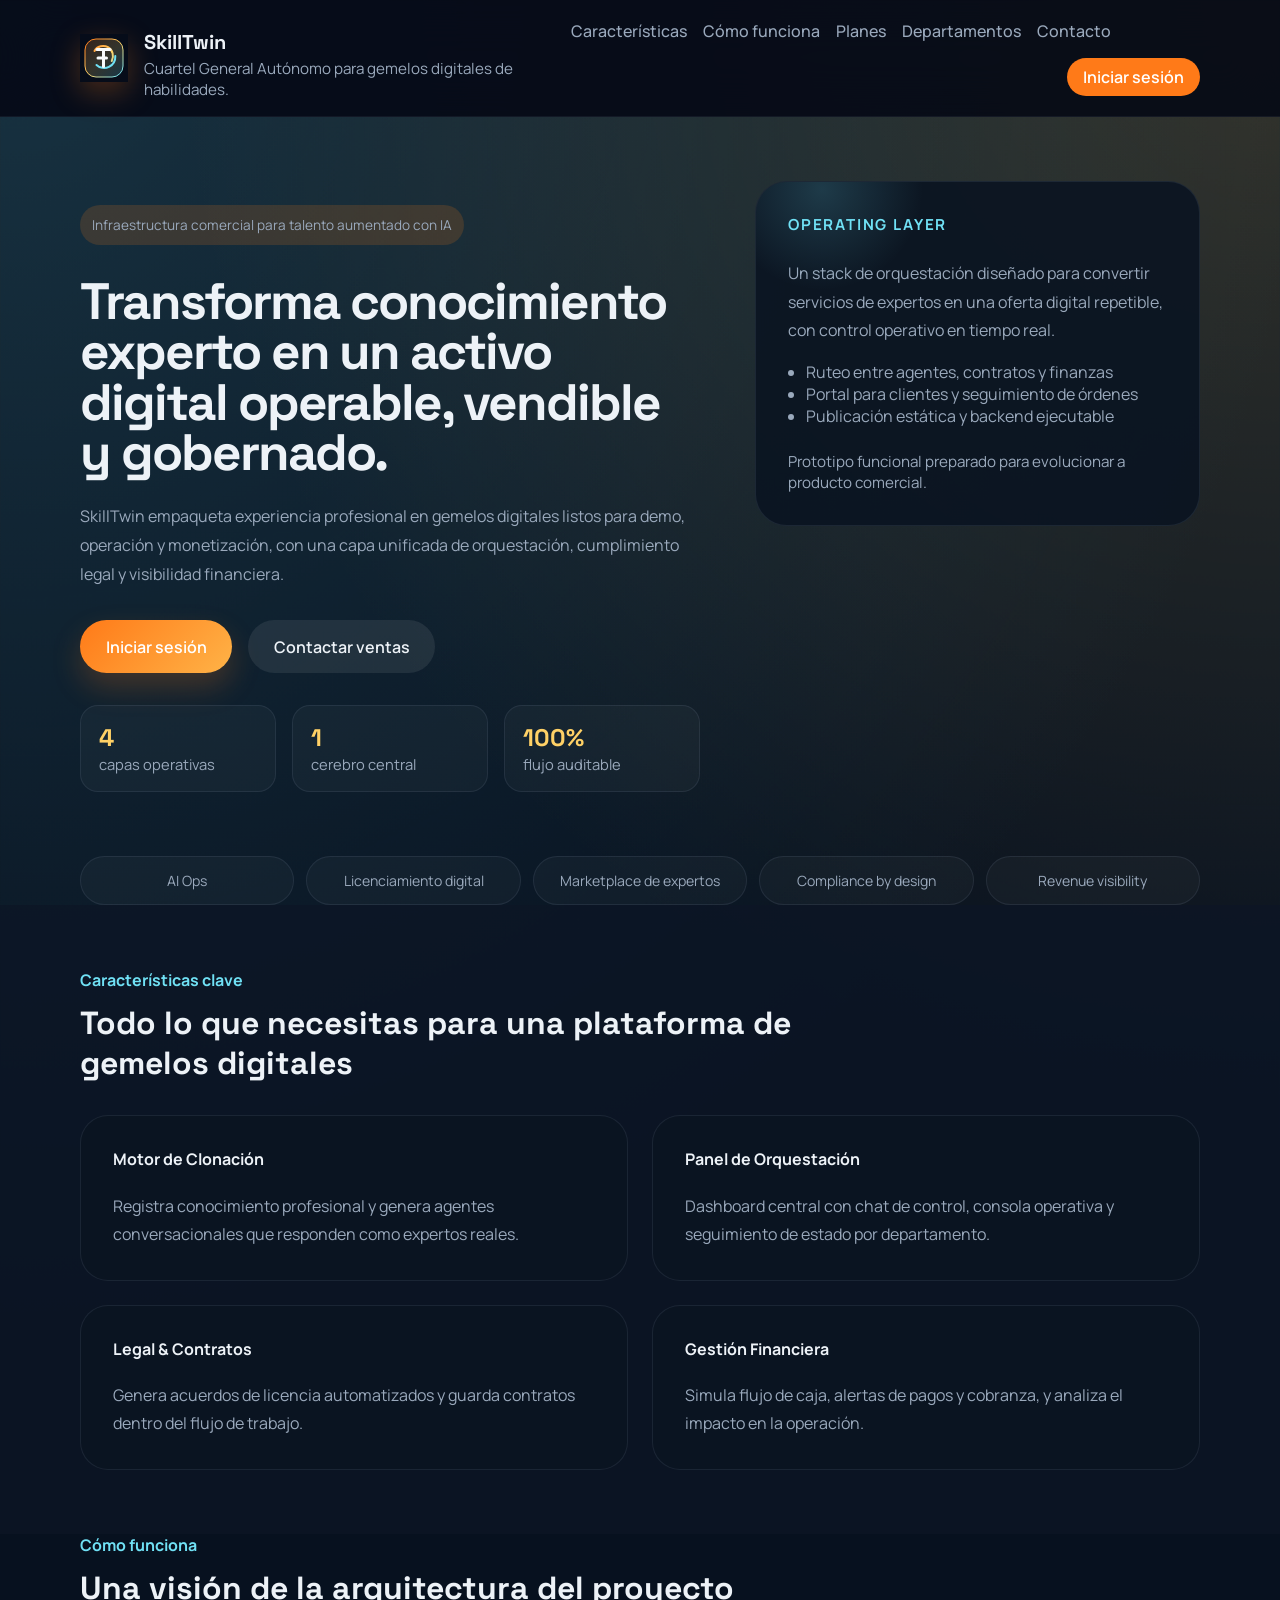
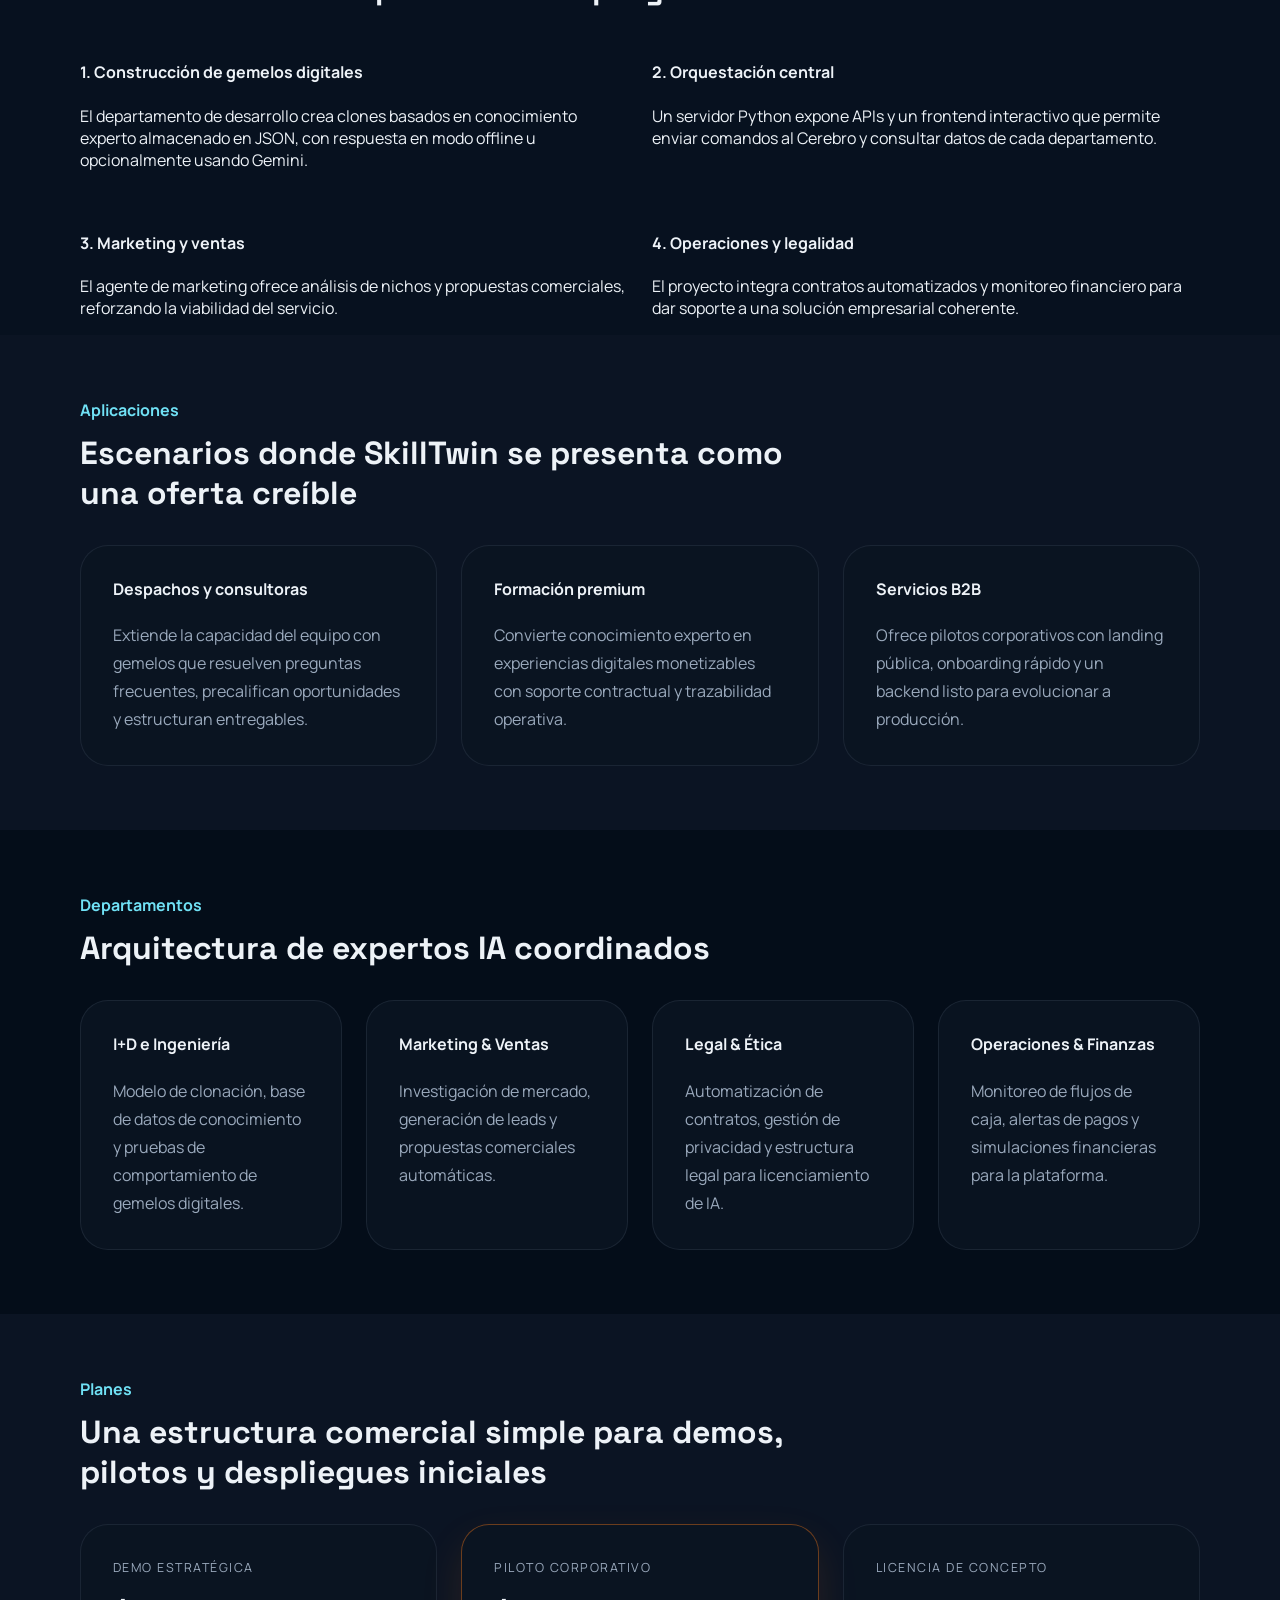
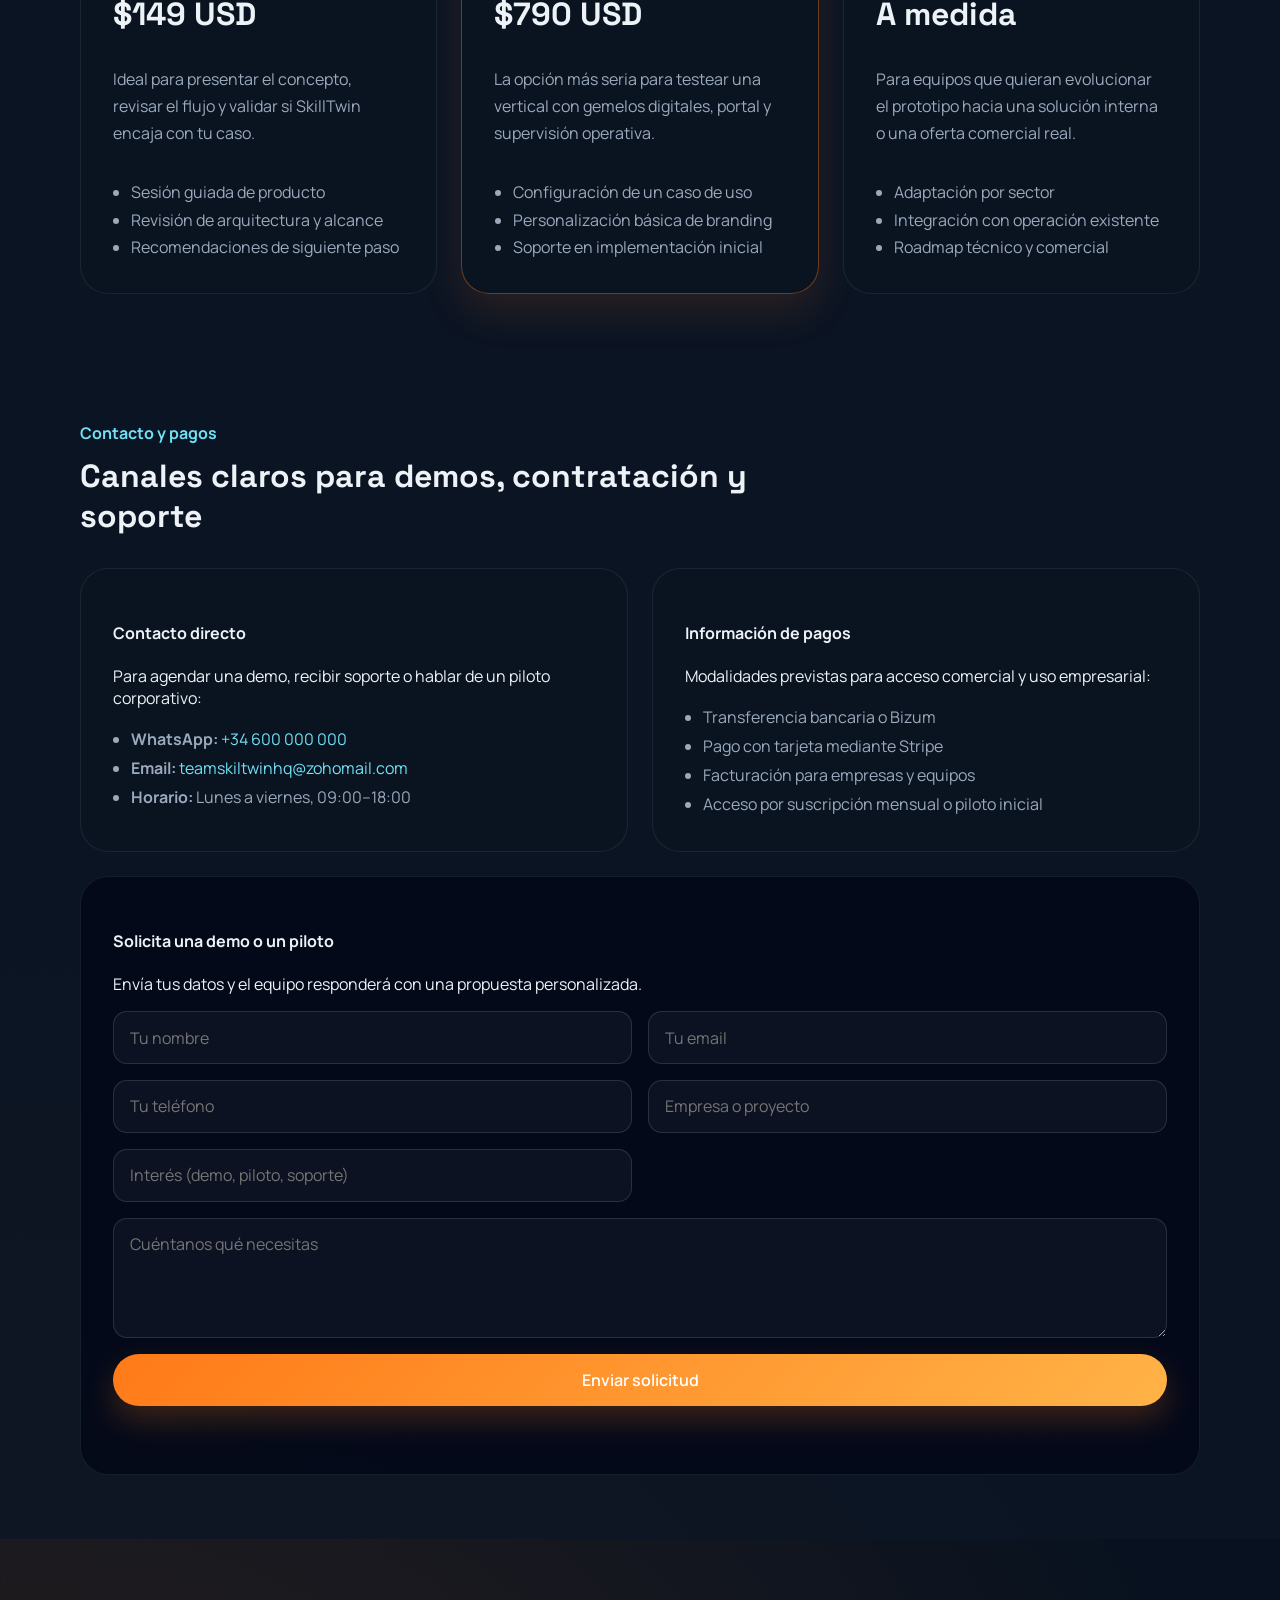
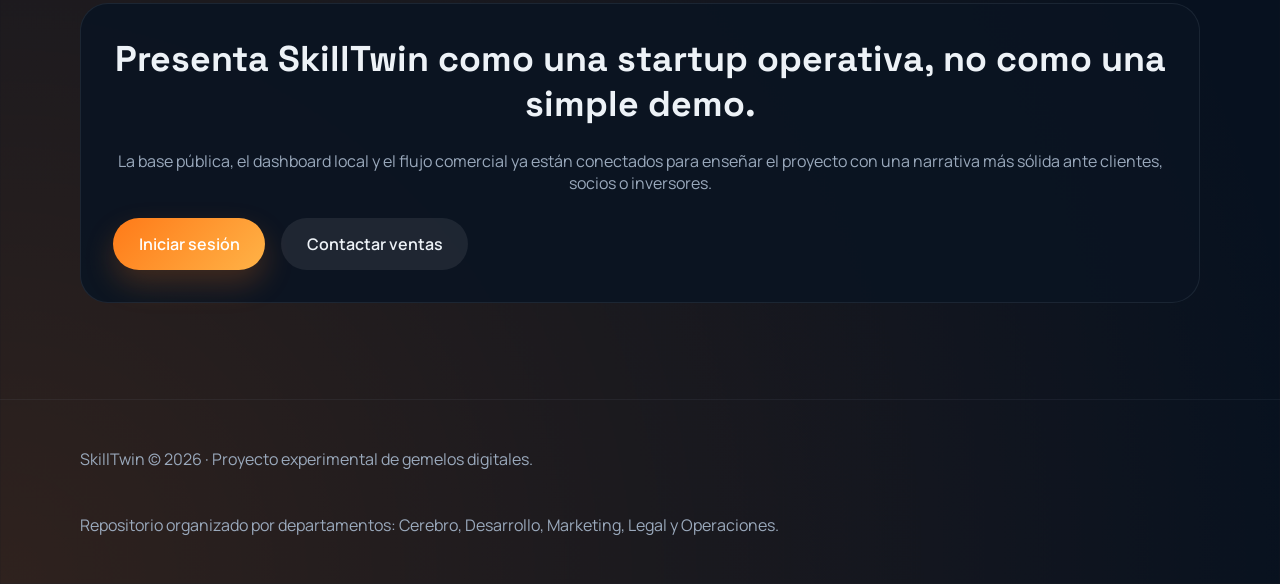
==== docs/index.html @ 38d58269 "fix: change login URL to localhost:8000" ====
<!DOCTYPE html>
<html lang="es">
<head>
  <meta charset="UTF-8">
  <meta name="viewport" content="width=device-width, initial-scale=1.0">
  <meta name="description" content="SkillTwin: plataforma de gemelos digitales inteligentes para licenciamiento y automatización de habilidades profesionales.">
  <title>SkillTwin | Gemelos Digitales Profesionales</title>
  <link rel="icon" type="image/svg+xml" href="logo-mark.svg">
  <link rel="stylesheet" href="styles.css">
</head>
<body>
  <header class="site-header">
    <div class="container header-inner">
      <div class="brand">
        <img class="brand-logo" src="logo-mark.svg" alt="Logo de SkillTwin">
        <div>
          <h1>SkillTwin</h1>
          <p>Cuartel General Autónomo para gemelos digitales de habilidades.</p>
        </div>
      </div>
      <nav class="site-nav" aria-label="Navegación principal">
        <a href="#features">Características</a>
        <a href="#how-it-works">Cómo funciona</a>
        <a href="#pricing">Planes</a>
        <a href="#departments">Departamentos</a>
        <a href="#contact">Contacto</a>
        <a class="nav-login" href="http://localhost:8000/login.html">Iniciar sesión</a>
      </nav>
    </div>
  </header>

  <main>
    <section class="hero">
      <div class="container hero-grid">
        <article class="hero-copy">
          <p class="eyebrow">Infraestructura comercial para talento aumentado con IA</p>
          <h2>Transforma conocimiento experto en un activo digital operable, vendible y gobernado.</h2>
          <p>SkillTwin empaqueta experiencia profesional en gemelos digitales listos para demo, operación y monetización, con una capa unificada de orquestación, cumplimiento legal y visibilidad financiera.</p>
          <div class="hero-actions">
            <a class="button button-primary" href="http://localhost:8000/login.html">Iniciar sesión</a>
            <a class="button button-secondary" href="#contact">Contactar ventas</a>
          </div>
          <div class="hero-metrics" aria-label="Indicadores principales">
            <div>
              <strong>4</strong>
              <span>capas operativas</span>
            </div>
            <div>
              <strong>1</strong>
              <span>cerebro central</span>
            </div>
            <div>
              <strong>100%</strong>
              <span>flujo auditable</span>
            </div>
          </div>
        </article>
        <article class="hero-card">
          <div class="card-header">
            <span>Operating Layer</span>
          </div>
          <div class="card-body">
            <p>Un stack de orquestación diseñado para convertir servicios de expertos en una oferta digital repetible, con control operativo en tiempo real.</p>
            <ul>
              <li>Ruteo entre agentes, contratos y finanzas</li>
              <li>Portal para clientes y seguimiento de órdenes</li>
              <li>Publicación estática y backend ejecutable</li>
            </ul>
          </div>
          <div class="card-footer">Prototipo funcional preparado para evolucionar a producto comercial.</div>
        </article>
      </div>
    </section>

    <section class="signal-strip" aria-label="Señales de producto">
      <div class="container signal-strip-inner">
        <span>AI Ops</span>
        <span>Licenciamiento digital</span>
        <span>Marketplace de expertos</span>
        <span>Compliance by design</span>
        <span>Revenue visibility</span>
      </div>
    </section>

    <section class="section-light" id="features">
      <div class="container">
        <div class="section-header">
          <span>Características clave</span>
          <h3>Todo lo que necesitas para una plataforma de gemelos digitales</h3>
        </div>
        <div class="feature-grid">
          <article class="feature-card">
            <h4>Motor de Clonación</h4>
            <p>Registra conocimiento profesional y genera agentes conversacionales que responden como expertos reales.</p>
          </article>
          <article class="feature-card">
            <h4>Panel de Orquestación</h4>
            <p>Dashboard central con chat de control, consola operativa y seguimiento de estado por departamento.</p>
          </article>
          <article class="feature-card">
            <h4>Legal & Contratos</h4>
            <p>Genera acuerdos de licencia automatizados y guarda contratos dentro del flujo de trabajo.</p>
          </article>
          <article class="feature-card">
            <h4>Gestión Financiera</h4>
            <p>Simula flujo de caja, alertas de pagos y cobranza, y analiza el impacto en la operación.</p>
          </article>
        </div>
      </div>
    </section>

    <section class="container split-section" id="how-it-works">
      <div class="section-header">
        <span>Cómo funciona</span>
        <h3>Una visión de la arquitectura del proyecto</h3>
      </div>
      <div class="split-grid">
        <div>
          <h4>1. Construcción de gemelos digitales</h4>
          <p>El departamento de desarrollo crea clones basados en conocimiento experto almacenado en JSON, con respuesta en modo offline u opcionalmente usando Gemini.</p>
        </div>
        <div>
          <h4>2. Orquestación central</h4>
          <p>Un servidor Python expone APIs y un frontend interactivo que permite enviar comandos al Cerebro y consultar datos de cada departamento.</p>
        </div>
        <div>
          <h4>3. Marketing y ventas</h4>
          <p>El agente de marketing ofrece análisis de nichos y propuestas comerciales, reforzando la viabilidad del servicio.</p>
        </div>
        <div>
          <h4>4. Operaciones y legalidad</h4>
          <p>El proyecto integra contratos automatizados y monitoreo financiero para dar soporte a una solución empresarial coherente.</p>
        </div>
      </div>
    </section>

    <section class="section-light" id="use-cases">
      <div class="container">
        <div class="section-header">
          <span>Aplicaciones</span>
          <h3>Escenarios donde SkillTwin se presenta como una oferta creíble</h3>
        </div>
        <div class="use-case-grid">
          <article class="feature-card">
            <h4>Despachos y consultoras</h4>
            <p>Extiende la capacidad del equipo con gemelos que resuelven preguntas frecuentes, precalifican oportunidades y estructuran entregables.</p>
          </article>
          <article class="feature-card">
            <h4>Formación premium</h4>
            <p>Convierte conocimiento experto en experiencias digitales monetizables con soporte contractual y trazabilidad operativa.</p>
          </article>
          <article class="feature-card">
            <h4>Servicios B2B</h4>
            <p>Ofrece pilotos corporativos con landing pública, onboarding rápido y un backend listo para evolucionar a producción.</p>
          </article>
        </div>
      </div>
    </section>

    <section class="section-dark" id="departments">
      <div class="container">
        <div class="section-header white">
          <span>Departamentos</span>
          <h3>Arquitectura de expertos IA coordinados</h3>
        </div>
        <div class="department-grid">
          <article>
            <h4>I+D e Ingeniería</h4>
            <p>Modelo de clonación, base de datos de conocimiento y pruebas de comportamiento de gemelos digitales.</p>
          </article>
          <article>
            <h4>Marketing & Ventas</h4>
            <p>Investigación de mercado, generación de leads y propuestas comerciales automáticas.</p>
          </article>
          <article>
            <h4>Legal & Ética</h4>
            <p>Automatización de contratos, gestión de privacidad y estructura legal para licenciamiento de IA.</p>
          </article>
          <article>
            <h4>Operaciones & Finanzas</h4>
            <p>Monitoreo de flujos de caja, alertas de pagos y simulaciones financieras para la plataforma.</p>
          </article>
        </div>
      </div>
    </section>

    <section class="section-light" id="pricing">
      <div class="container">
        <div class="section-header">
          <span>Planes</span>
          <h3>Una estructura comercial simple para demos, pilotos y despliegues iniciales</h3>
        </div>
        <div class="pricing-grid">
          <article class="pricing-card">
            <p class="pricing-label">Demo estratégica</p>
            <h4>$149 USD</h4>
            <p>Ideal para presentar el concepto, revisar el flujo y validar si SkillTwin encaja con tu caso.</p>
            <ul>
              <li>Sesión guiada de producto</li>
              <li>Revisión de arquitectura y alcance</li>
              <li>Recomendaciones de siguiente paso</li>
            </ul>
          </article>
          <article class="pricing-card featured">
            <p class="pricing-label">Piloto corporativo</p>
            <h4>$790 USD</h4>
            <p>La opción más seria para testear una vertical con gemelos digitales, portal y supervisión operativa.</p>
            <ul>
              <li>Configuración de un caso de uso</li>
              <li>Personalización básica de branding</li>
              <li>Soporte en implementación inicial</li>
            </ul>
          </article>
          <article class="pricing-card">
            <p class="pricing-label">Licencia de concepto</p>
            <h4>A medida</h4>
            <p>Para equipos que quieran evolucionar el prototipo hacia una solución interna o una oferta comercial real.</p>
            <ul>
              <li>Adaptación por sector</li>
              <li>Integración con operación existente</li>
              <li>Roadmap técnico y comercial</li>
            </ul>
          </article>
        </div>
      </div>
    </section>

    <section class="section-light" id="contact">
      <div class="container">
        <div class="section-header">
          <span>Contacto y pagos</span>
          <h3>Canales claros para demos, contratación y soporte</h3>
        </div>
        <div class="contact-grid">
          <article class="contact-card">
            <h4>Contacto directo</h4>
            <p>Para agendar una demo, recibir soporte o hablar de un piloto corporativo:</p>
            <ul>
              <li><strong>WhatsApp:</strong> <a href="https://wa.me/34600000000">+34 600 000 000</a></li>
              <li><strong>Email:</strong> <a href="mailto:teamskiltwinhq@zohomail.com">teamskiltwinhq@zohomail.com</a></li>
              <li><strong>Horario:</strong> Lunes a viernes, 09:00–18:00</li>
            </ul>
          </article>
          <article class="contact-card">
            <h4>Información de pagos</h4>
            <p>Modalidades previstas para acceso comercial y uso empresarial:</p>
            <ul>
              <li>Transferencia bancaria o Bizum</li>
              <li>Pago con tarjeta mediante Stripe</li>
              <li>Facturación para empresas y equipos</li>
              <li>Acceso por suscripción mensual o piloto inicial</li>
            </ul>
          </article>
        </div>
        <div class="contact-form-card">
          <h4>Solicita una demo o un piloto</h4>
          <p>Envía tus datos y el equipo responderá con una propuesta personalizada.</p>
          <form id="contact-form" class="contact-form">
            <div class="form-row">
              <input type="text" name="nombre" placeholder="Tu nombre" required>
              <input type="email" name="email" placeholder="Tu email" required>
            </div>
            <div class="form-row">
              <input type="tel" name="telefono" placeholder="Tu teléfono">
              <input type="text" name="empresa" placeholder="Empresa o proyecto">
            </div>
            <div class="form-row">
              <input type="text" name="interes" placeholder="Interés (demo, piloto, soporte)">
            </div>
            <textarea name="mensaje" placeholder="Cuéntanos qué necesitas" required></textarea>
            <button class="button button-primary" type="submit">Enviar solicitud</button>
            <p id="contact-status" class="form-status" role="status"></p>
          </form>
        </div>
      </div>
    </section>

    <section class="container cta-section">
      <div class="cta-card">
        <h3>Presenta SkillTwin como una startup operativa, no como una simple demo.</h3>
        <p>La base pública, el dashboard local y el flujo comercial ya están conectados para enseñar el proyecto con una narrativa más sólida ante clientes, socios o inversores.</p>
        <div class="hero-actions">
          <a class="button button-primary" href="http://localhost:8000/login.html">Iniciar sesión</a>
          <a class="button button-secondary" href="#contact">Contactar ventas</a>
        </div>
      </div>
    </section>
  </main>

  <footer class="site-footer">
    <div class="container footer-inner">
      <p>SkillTwin © 2026 · Proyecto experimental de gemelos digitales.</p>
      <p>Repositorio organizado por departamentos: Cerebro, Desarrollo, Marketing, Legal y Operaciones.</p>
    </div>
  </footer>

  <script>
    const contactForm = document.getElementById('contact-form');
    const contactStatus = document.getElementById('contact-status');

    if (contactForm) {
      contactForm.addEventListener('submit', async (event) => {
        event.preventDefault();
        const formData = new FormData(contactForm);
        const payload = Object.fromEntries(formData.entries());

        if (contactStatus) {
          contactStatus.textContent = 'Enviando tu solicitud...';
          contactStatus.className = 'form-status';
        }

        try {
          const response = await fetch('/api/contacto', {
            method: 'POST',
            headers: { 'Content-Type': 'application/json' },
            body: JSON.stringify(payload)
          });

          const data = await response.json();
          if (!response.ok) {
            throw new Error(data.error || 'No se pudo enviar la solicitud');
          }

          if (contactStatus) {
            contactStatus.textContent = data.message || 'Solicitud recibida correctamente. Te responderemos pronto.';
            contactStatus.className = 'form-status success';
          }
          contactForm.reset();
          window.location.href = 'gracias.html';
        } catch (error) {
          const subject = encodeURIComponent(`Solicitud de ${payload.nombre || 'cliente'} - SkillTwin`);
          const body = encodeURIComponent(`Nombre: ${payload.nombre || ''}\nEmail: ${payload.email || ''}\nTeléfono: ${payload.telefono || ''}\nEmpresa: ${payload.empresa || ''}\nInterés: ${payload.interes || ''}\n\nMensaje:\n${payload.mensaje || ''}`);
          window.location.href = `mailto:teamskiltwinhq@zohomail.com?subject=${subject}&body=${body}`;
          if (contactStatus) {
            contactStatus.textContent = 'Se ha abierto tu cliente de correo para completar el contacto.';
            contactStatus.className = 'form-status success';
          }
        }
      });
    }
  </script>
</body>
</html>
---- docs/styles.css ----
@import url('https://fonts.googleapis.com/css2?family=Manrope:wght@400;500;600;700;800&family=Space+Grotesk:wght@500;700&display=swap');

:root {
  color-scheme: dark;
  color: #e5e7eb;
  background-color: #040714;
  font-family: 'Manrope', sans-serif;
  --bg: #07111f;
  --surface: rgba(10, 20, 34, 0.9);
  --surface-strong: rgba(7, 17, 31, 0.98);
  --border: rgba(148, 163, 184, 0.12);
  --primary: #ff7a18;
  --primary-soft: rgba(255, 122, 24, 0.16);
  --text: #edf2f7;
  --text-muted: #9aa9bc;
  --accent: #70e1f5;
  --accent-strong: #ffd166;
}

* {
  box-sizing: border-box;
}

html {
  scroll-behavior: smooth;
}

body {
  margin: 0;
  min-height: 100vh;
  background: radial-gradient(circle at top left, rgba(112, 225, 245, 0.16), transparent 24%),
              radial-gradient(circle at top right, rgba(255, 209, 102, 0.18), transparent 20%),
              radial-gradient(circle at bottom left, rgba(255, 122, 24, 0.16), transparent 24%),
              var(--bg);
  color: var(--text);
}

img {
  max-width: 100%;
  display: block;
}

a {
  color: inherit;
  text-decoration: none;
}

button,
input,
textarea,
select {
  font: inherit;
}

.container {
  width: min(1120px, calc(100% - 2rem));
  margin: 0 auto;
}

.site-header {
  position: sticky;
  top: 0;
  z-index: 10;
  backdrop-filter: blur(24px);
  background: rgba(4, 7, 20, 0.86);
  border-bottom: 1px solid rgba(148, 163, 184, 0.08);
}

.header-inner {
  display: flex;
  align-items: center;
  justify-content: space-between;
  gap: 1rem;
  padding: 1rem 0;
}

.brand {
  display: flex;
  align-items: center;
  gap: 1rem;
}

.brand-logo {
  width: 48px;
  height: 48px;
  box-shadow: 0 10px 30px rgba(255, 122, 24, 0.28);
}

.brand h1 {
  font-family: 'Space Grotesk', sans-serif;
  font-size: 1.25rem;
  margin-bottom: 0.15rem;
}

.brand p {
  margin: 0;
  color: var(--text-muted);
  font-size: 0.95rem;
}

.site-nav {
  display: flex;
  flex-wrap: wrap;
  gap: 1rem;
  align-items: center;
}

.site-nav a {
  color: var(--text-muted);
  font-weight: 500;
  transition: color 0.2s ease;
}

.site-nav a:hover {
  color: var(--text);
}

.site-nav .nav-login {
  background: var(--primary);
  color: #fff;
  padding: 0.5rem 1rem;
  border-radius: 999px;
  font-weight: 600;
  margin-left: auto;
}

.site-nav .nav-login:hover {
  background: #ff9a45;
  color: #fff;
}

.hero {
  padding: 4rem 0 3rem;
}

.hero-grid {
  display: grid;
  grid-template-columns: 1.3fr 0.9fr;
  gap: 2rem;
  align-items: start;
}

.hero-copy {
  max-width: 620px;
}

.eyebrow {
  display: inline-flex;
  background: var(--primary-soft);
  color: #ffd4b0;
  padding: 0.5rem 0.75rem;
  border-radius: 999px;
  font-size: 0.85rem;
  margin-bottom: 1rem;
}

.hero-copy h2 {
  font-family: 'Space Grotesk', sans-serif;
  margin: 0;
  font-size: clamp(2.6rem, 4vw, 4rem);
  line-height: 0.98;
  letter-spacing: -0.04em;
}

.hero-copy p {
  margin: 1.5rem 0 2rem;
  max-width: 44rem;
  line-height: 1.8;
  color: var(--text-muted);
}

.hero-actions {
  display: flex;
  flex-wrap: wrap;
  gap: 1rem;
}

.button {
  appearance: none;
  border: none;
  border-radius: 999px;
  padding: 0.95rem 1.6rem;
  font-weight: 600;
  cursor: pointer;
  transition: transform 0.15s ease, background-color 0.15s ease;
}

.button:hover {
  transform: translateY(-1px);
}

.button-primary {
  background: linear-gradient(135deg, #ff7a18, #ffb347);
  color: #fff;
  box-shadow: 0 14px 30px rgba(255, 122, 24, 0.22);
}

.button-secondary {
  background: rgba(255, 255, 255, 0.08);
  color: var(--text);
}

.hero-card {
  background: var(--surface);
  border: 1px solid var(--border);
  border-radius: 32px;
  padding: 2rem;
  display: flex;
  flex-direction: column;
  gap: 1.5rem;
  position: relative;
  overflow: hidden;
}

.hero-card::before {
  content: "";
  position: absolute;
  inset: -30% auto auto -10%;
  width: 220px;
  height: 220px;
  background: radial-gradient(circle, rgba(112, 225, 245, 0.18), transparent 65%);
  pointer-events: none;
}

.card-header {
  color: var(--accent);
  font-size: 0.95rem;
  font-weight: 700;
  text-transform: uppercase;
  letter-spacing: 0.12em;
}

.card-body p {
  margin: 0;
  line-height: 1.8;
  color: var(--text-muted);
}

.card-body ul {
  margin: 1rem 0 0;
  padding-left: 1.15rem;
  color: var(--text-muted);
  list-style: disc;
}

.card-footer {
  color: var(--text-muted);
  font-size: 0.95rem;
}

.section-light,
.section-dark,
.cta-section {
  padding: 4rem 0;
}

.section-light {
  background: rgba(12, 22, 38, 0.76);
}

.section-dark {
  background: rgba(5, 13, 25, 0.96);
}

.section-header {
  max-width: 720px;
  margin-bottom: 2rem;
}

.section-header span {
  display: inline-block;
  color: var(--accent);
  font-weight: 700;
  margin-bottom: 0.75rem;
}

.section-header h3 {
  font-family: 'Space Grotesk', sans-serif;
  margin: 0;
  font-size: clamp(2rem, 2.5vw, 2.6rem);
}

.feature-grid,
.department-grid,
.split-grid {
  display: grid;
  gap: 1.5rem;
}

.feature-grid {
  grid-template-columns: repeat(2, minmax(0, 1fr));
}

.feature-card,
.department-grid article,
.contact-card,
.cta-card {
  background: var(--surface);
  border: 1px solid var(--border);
  border-radius: 28px;
  padding: 2rem;
}

.hero-metrics {
  display: grid;
  grid-template-columns: repeat(3, minmax(0, 1fr));
  gap: 1rem;
  margin-top: 2rem;
}

.hero-metrics div {
  padding: 1rem 1.1rem;
  border: 1px solid var(--border);
  border-radius: 18px;
  background: rgba(255, 255, 255, 0.03);
}

.hero-metrics strong {
  display: block;
  font-family: 'Space Grotesk', sans-serif;
  font-size: 1.5rem;
  color: var(--accent-strong);
}

.hero-metrics span {
  color: var(--text-muted);
  font-size: 0.92rem;
}

.signal-strip {
  padding: 1rem 0 0;
}

.signal-strip-inner {
  display: grid;
  grid-template-columns: repeat(5, minmax(0, 1fr));
  gap: 0.75rem;
}

.signal-strip-inner span {
  text-align: center;
  padding: 0.9rem 1rem;
  border-radius: 999px;
  border: 1px solid rgba(148, 163, 184, 0.12);
  background: rgba(255, 255, 255, 0.03);
  color: var(--text-muted);
  font-size: 0.88rem;
}

.use-case-grid {
  display: grid;
  grid-template-columns: repeat(3, minmax(0, 1fr));
  gap: 1.5rem;
}

.pricing-grid {
  display: grid;
  grid-template-columns: repeat(3, minmax(0, 1fr));
  gap: 1.5rem;
}

.pricing-card {
  background: var(--surface);
  border: 1px solid var(--border);
  border-radius: 28px;
  padding: 2rem;
  display: grid;
  gap: 1rem;
}

.pricing-card.featured {
  border-color: rgba(255, 122, 24, 0.4);
  box-shadow: 0 18px 42px rgba(255, 122, 24, 0.12);
}

.pricing-label {
  color: var(--accent-strong);
  text-transform: uppercase;
  letter-spacing: 0.12em;
  font-size: 0.78rem;
  margin: 0;
}

.pricing-card h4 {
  font-family: 'Space Grotesk', sans-serif;
  font-size: 2rem;
  margin: 0;
}

.pricing-card p,
.pricing-card li {
  color: var(--text-muted);
  line-height: 1.7;
}

.pricing-card ul {
  margin: 0;
  padding-left: 1.15rem;
}

.contact-grid {
  display: grid;
  grid-template-columns: repeat(2, minmax(0, 1fr));
  gap: 1.5rem;
}

.contact-card ul {
  margin: 1rem 0 0;
  padding-left: 1.15rem;
  color: var(--text-muted);
  list-style: disc;
  line-height: 1.8;
}

.contact-card a {
  color: var(--accent);
}

.contact-form-card {
  margin-top: 1.5rem;
  padding: 2rem;
  border-radius: 28px;
  background: rgba(2, 6, 23, 0.72);
  border: 1px solid var(--border);
}

.contact-form {
  display: grid;
  gap: 1rem;
  margin-top: 1rem;
}

.form-row {
  display: grid;
  grid-template-columns: repeat(2, minmax(0, 1fr));
  gap: 1rem;
}

.contact-form input,
.contact-form textarea {
  width: 100%;
  padding: 0.9rem 1rem;
  border-radius: 14px;
  border: 1px solid rgba(148, 163, 184, 0.2);
  background: rgba(255, 255, 255, 0.04);
  color: var(--text);
}

.contact-form textarea {
  min-height: 120px;
  resize: vertical;
}

.form-status {
  min-height: 1.25rem;
  margin: 0;
  color: var(--text-muted);
}

.form-status.success {
  color: #34d399;
}

.form-status.error {
  color: #f87171;
}

.feature-card h4,
.department-grid h4 {
  margin-top: 0;
}

.feature-card p,
.department-grid p {
  margin: 1rem 0 0;
  line-height: 1.75;
  color: var(--text-muted);
}

.department-grid {
  grid-template-columns: repeat(4, minmax(0, 1fr));
}

.split-grid {
  grid-template-columns: repeat(2, minmax(0, 1fr));
}

.cta-card {
  text-align: center;
  display: grid;
  gap: 1.5rem;
}

.cta-card h3 {
  margin: 0;
  font-family: 'Space Grotesk', sans-serif;
  font-size: clamp(2rem, 2.8vw, 2.6rem);
}

.cta-card p {
  margin: 0;
  color: var(--text-muted);
}

.site-footer {
  border-top: 1px solid rgba(148, 163, 184, 0.08);
  padding: 2rem 0;
  margin-top: 2rem;
}

.footer-inner {
  display: flex;
  flex-direction: column;
  gap: 0.75rem;
  color: var(--text-muted);
}

@media (max-width: 980px) {
  .hero-grid,
  .department-grid,
  .feature-grid,
  .split-grid,
  .signal-strip-inner,
  .use-case-grid,
  .pricing-grid {
    grid-template-columns: 1fr;
  }

  .site-header {
    padding: 0.75rem 0;
  }

  .header-inner {
    flex-direction: column;
    align-items: flex-start;
  }

  .site-nav {
    width: 100%;
  }
}

@media (max-width: 680px) {
  .hero-copy h2 {
    font-size: 2.5rem;
  }

  .hero-metrics,
  .form-row,
  .contact-grid {
    grid-template-columns: 1fr;
  }

  .button {
    width: 100%;
    justify-content: center;
  }
}
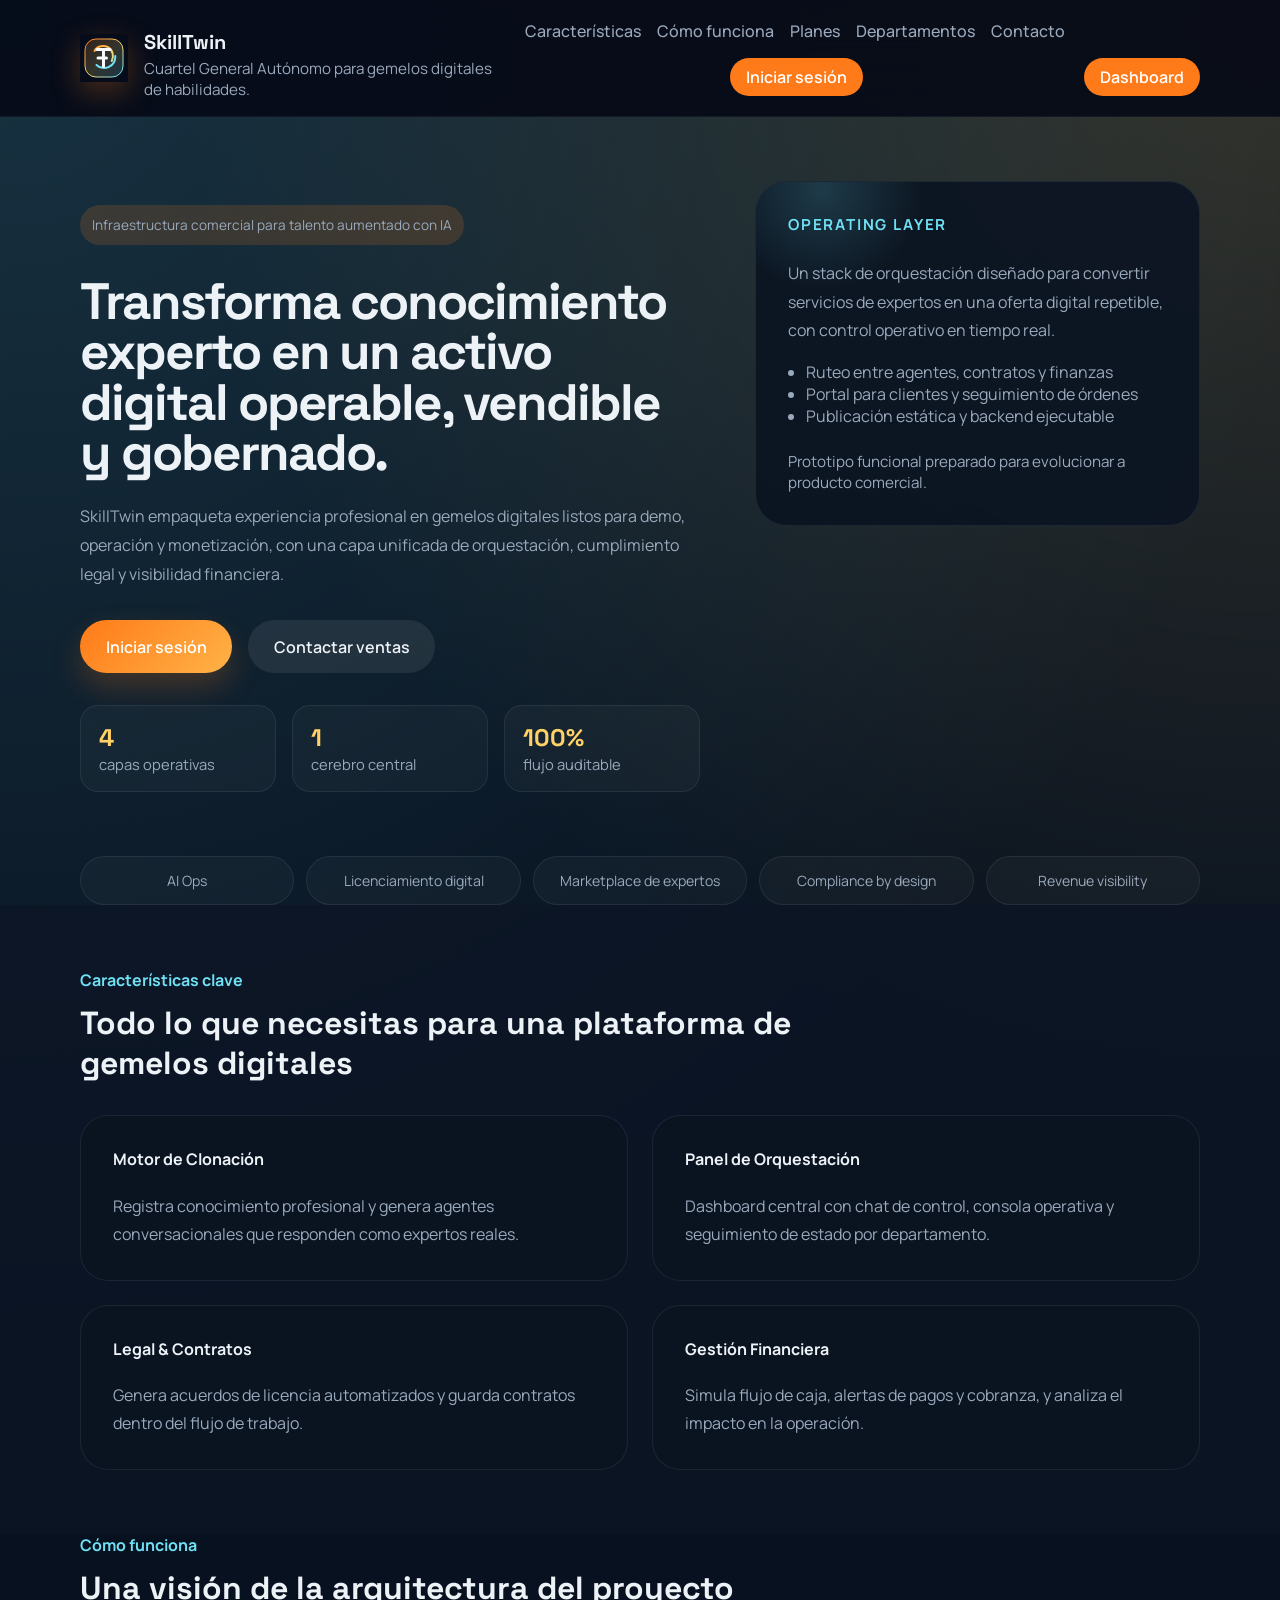
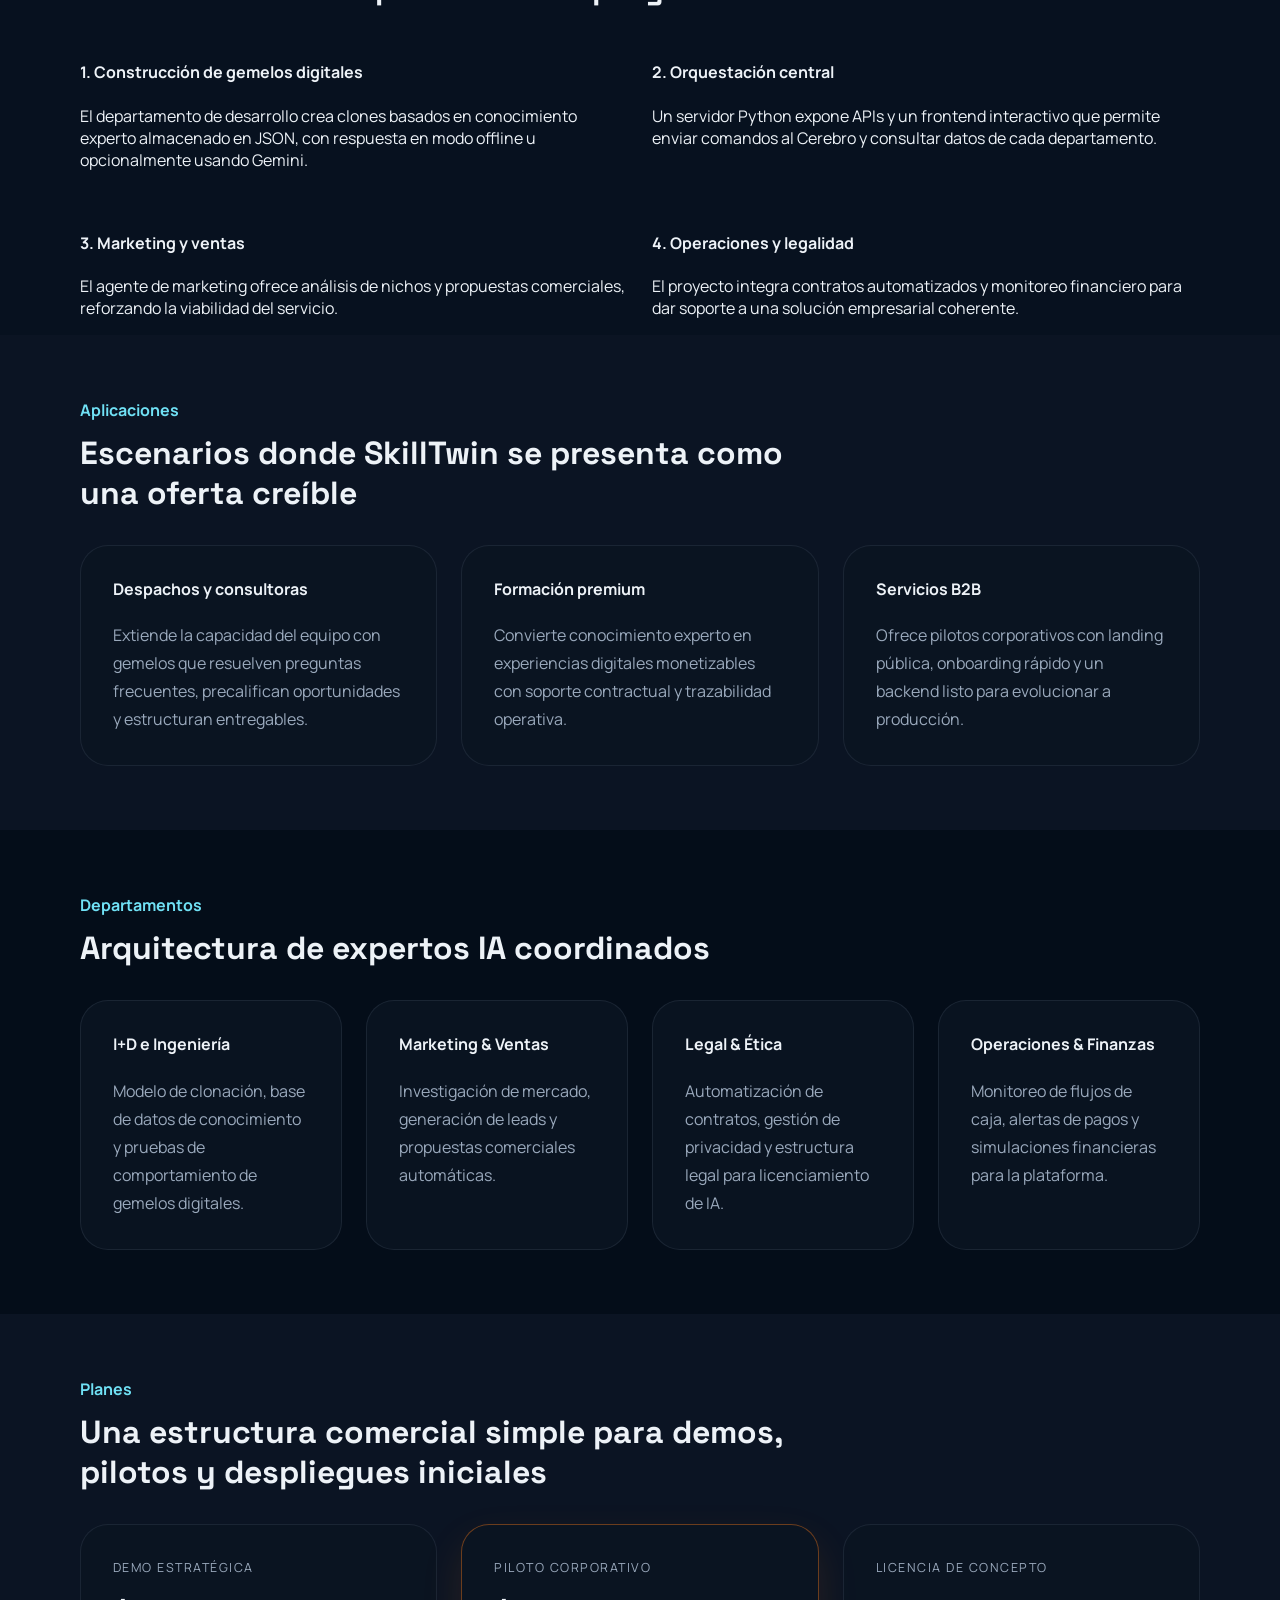
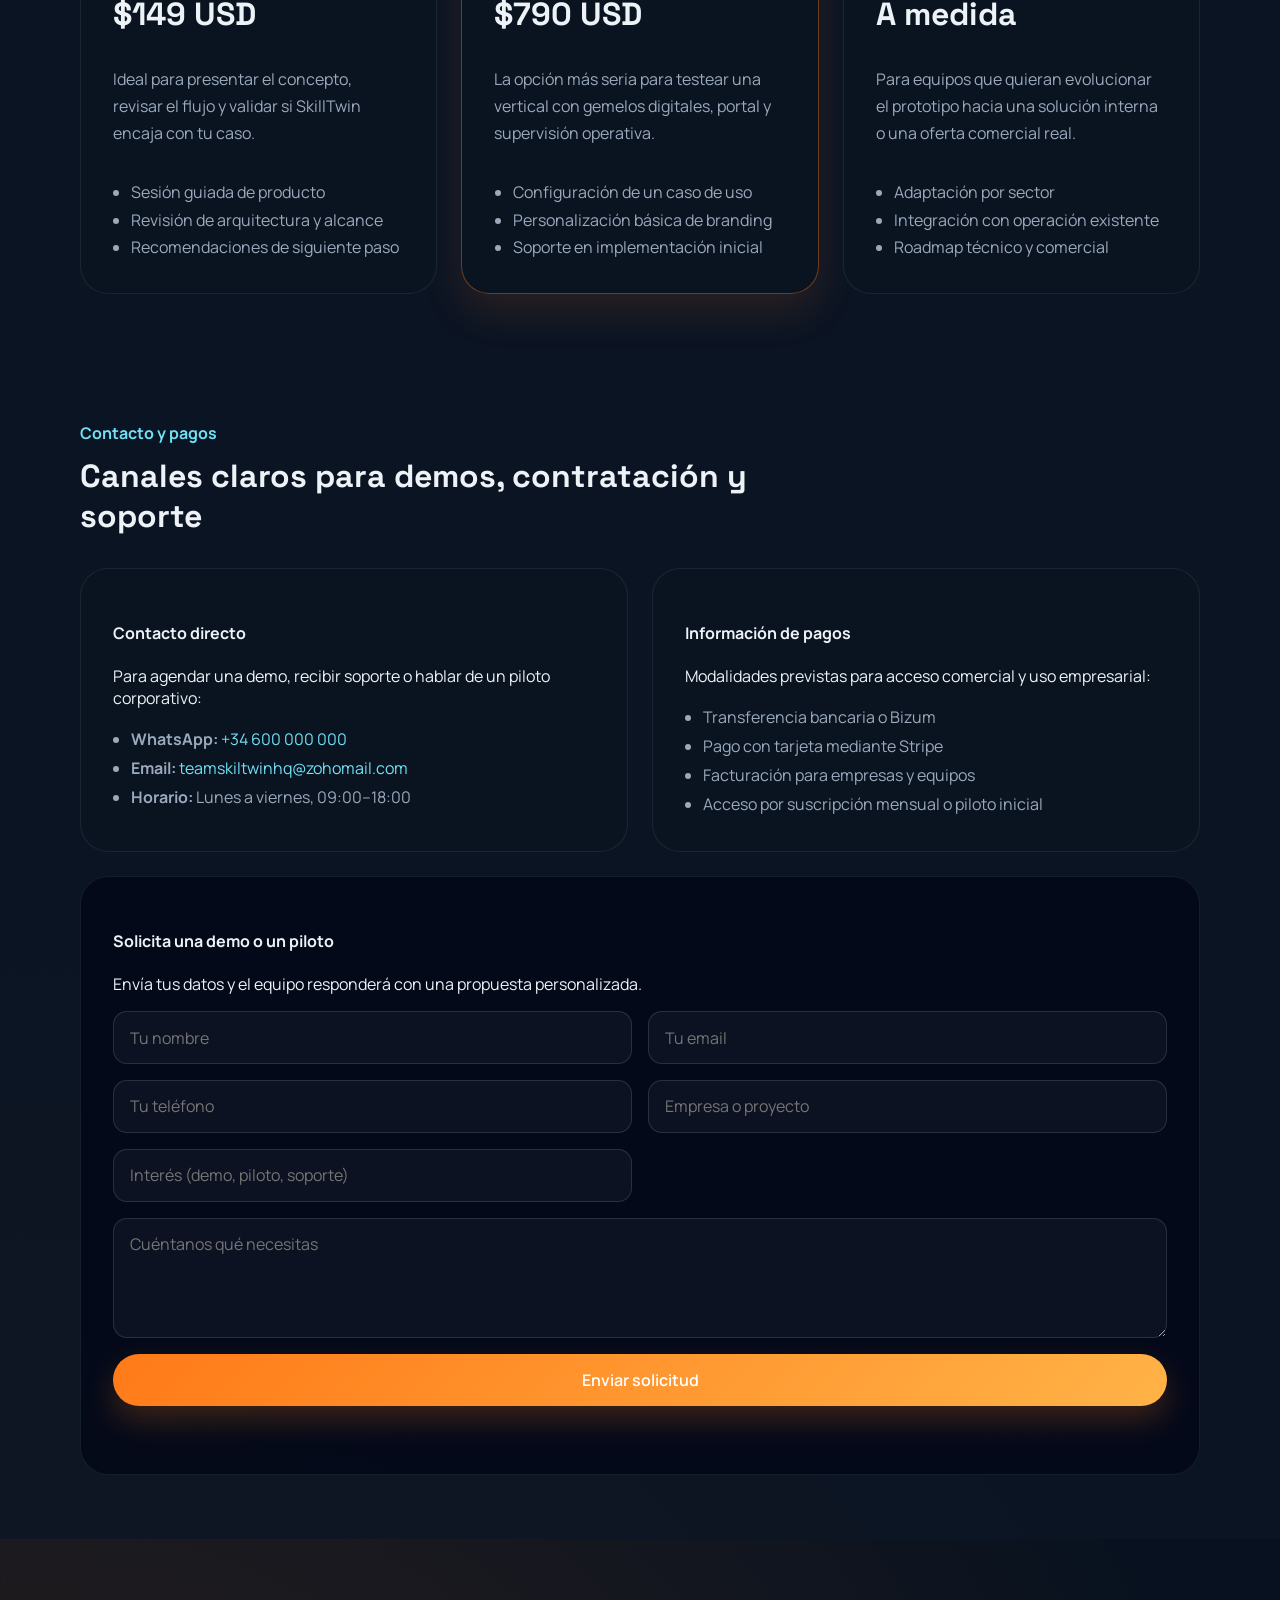
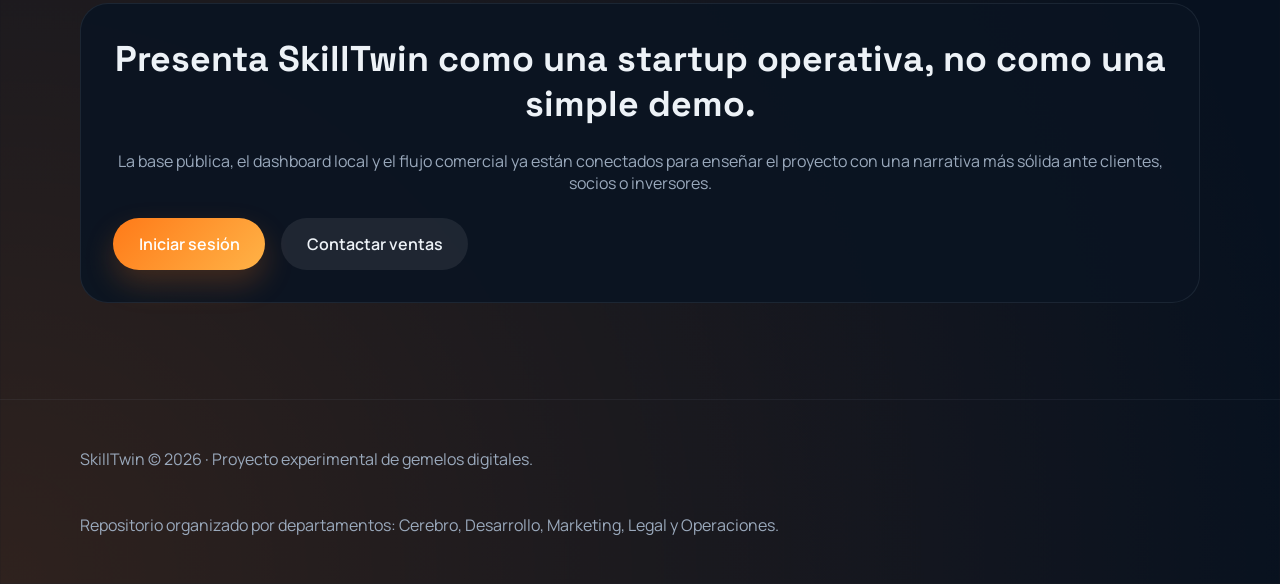
==== commit e813c596: "fix: corrección de enlaces, emojis Windows, persistencia admin y migración DB - docs/index.html, web" ====
--- a/docs/index.html
+++ b/docs/index.html
@@ -24,7 +24,8 @@
         <a href="#pricing">Planes</a>
         <a href="#departments">Departamentos</a>
         <a href="#contact">Contacto</a>
-        <a class="nav-login" href="http://localhost:8000/login.html">Iniciar sesión</a>
+        <a class="nav-login" href="../cerebro/login.html">Iniciar sesión</a>
+        <a class="nav-login" href="../cerebro/index.html">Dashboard</a>
       </nav>
     </div>
   </header>
@@ -37,7 +38,7 @@
           <h2>Transforma conocimiento experto en un activo digital operable, vendible y gobernado.</h2>
           <p>SkillTwin empaqueta experiencia profesional en gemelos digitales listos para demo, operación y monetización, con una capa unificada de orquestación, cumplimiento legal y visibilidad financiera.</p>
           <div class="hero-actions">
-            <a class="button button-primary" href="http://localhost:8000/login.html">Iniciar sesión</a>
+            <a class="button button-primary" href="../cerebro/login.html">Iniciar sesión</a>
             <a class="button button-secondary" href="#contact">Contactar ventas</a>
           </div>
           <div class="hero-metrics" aria-label="Indicadores principales">
@@ -280,7 +281,7 @@
         <h3>Presenta SkillTwin como una startup operativa, no como una simple demo.</h3>
         <p>La base pública, el dashboard local y el flujo comercial ya están conectados para enseñar el proyecto con una narrativa más sólida ante clientes, socios o inversores.</p>
         <div class="hero-actions">
-          <a class="button button-primary" href="http://localhost:8000/login.html">Iniciar sesión</a>
+          <a class="button button-primary" href="../cerebro/login.html">Iniciar sesión</a>
           <a class="button button-secondary" href="#contact">Contactar ventas</a>
         </div>
       </div>
@@ -328,13 +329,15 @@
           contactForm.reset();
           window.location.href = 'gracias.html';
         } catch (error) {
-          const subject = encodeURIComponent(`Solicitud de ${payload.nombre || 'cliente'} - SkillTwin`);
-          const body = encodeURIComponent(`Nombre: ${payload.nombre || ''}\nEmail: ${payload.email || ''}\nTeléfono: ${payload.telefono || ''}\nEmpresa: ${payload.empresa || ''}\nInterés: ${payload.interes || ''}\n\nMensaje:\n${payload.mensaje || ''}`);
-          window.location.href = `mailto:teamskiltwinhq@zohomail.com?subject=${subject}&body=${body}`;
           if (contactStatus) {
-            contactStatus.textContent = 'Se ha abierto tu cliente de correo para completar el contacto.';
+            contactStatus.textContent = 'Servidor no disponible. Abriendo cliente de correo...';
             contactStatus.className = 'form-status success';
           }
+          setTimeout(() => {
+            const subject = encodeURIComponent(`Solicitud de ${payload.nombre || 'cliente'} - SkillTwin`);
+            const body = encodeURIComponent(`Nombre: ${payload.nombre || ''}\nEmail: ${payload.email || ''}\nTeléfono: ${payload.telefono || ''}\nEmpresa: ${payload.empresa || ''}\nInterés: ${payload.interes || ''}\n\nMensaje:\n${payload.mensaje || ''}`);
+            window.location.href = `mailto:teamskiltwinhq@zohomail.com?subject=${subject}&body=${body}`;
+          }, 1500);
         }
       });
     }
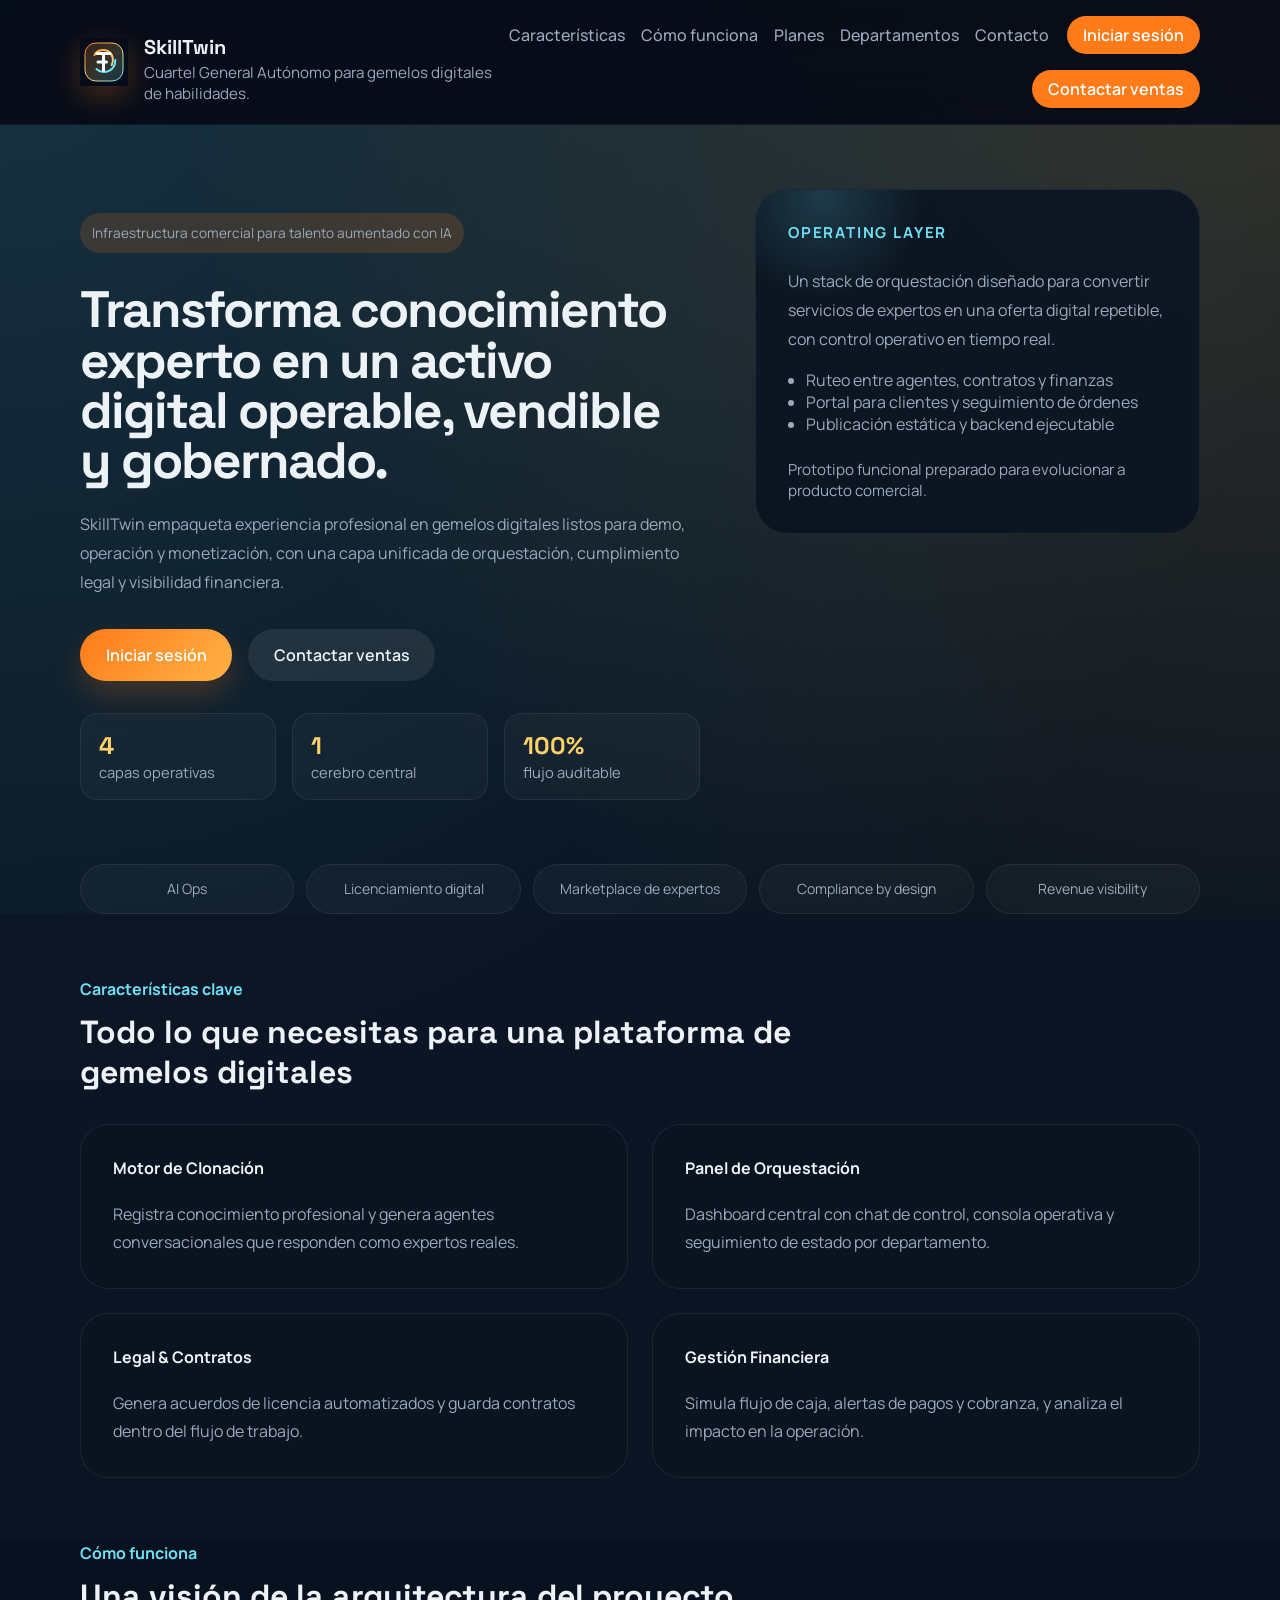
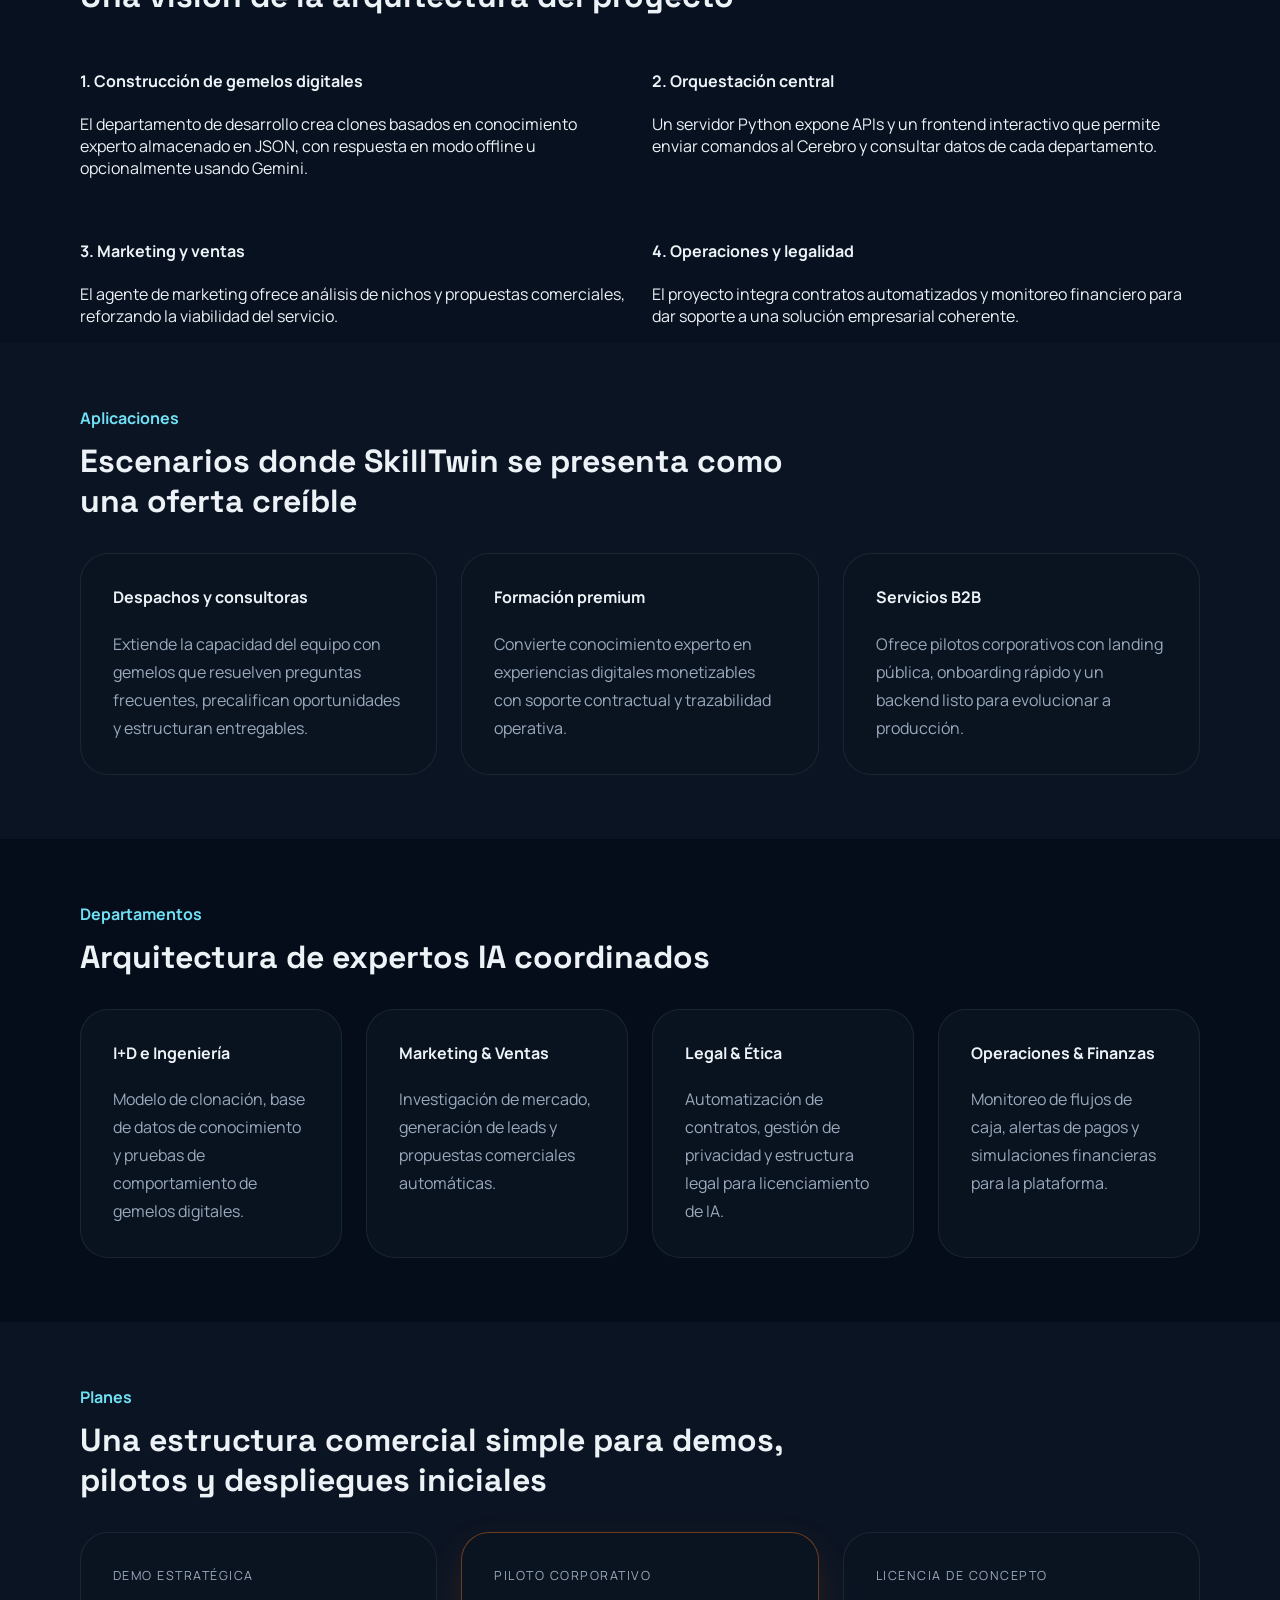
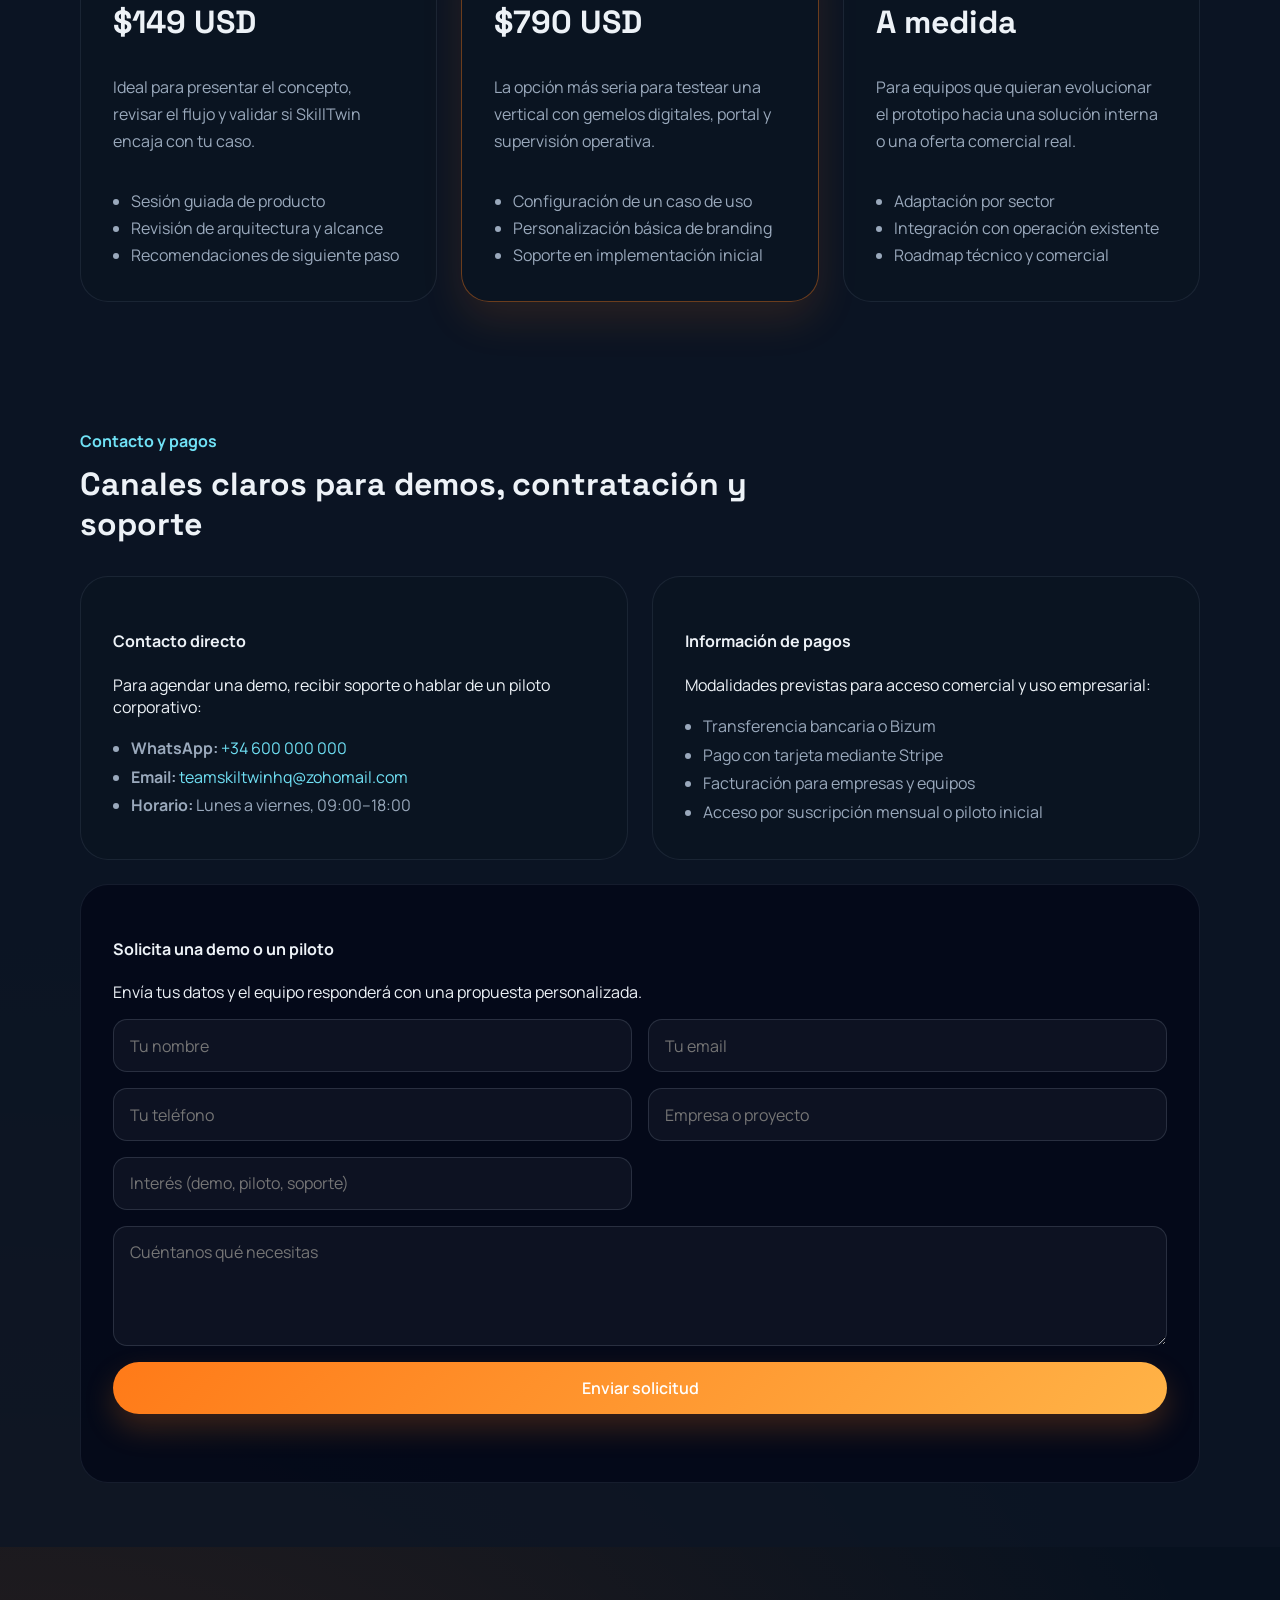
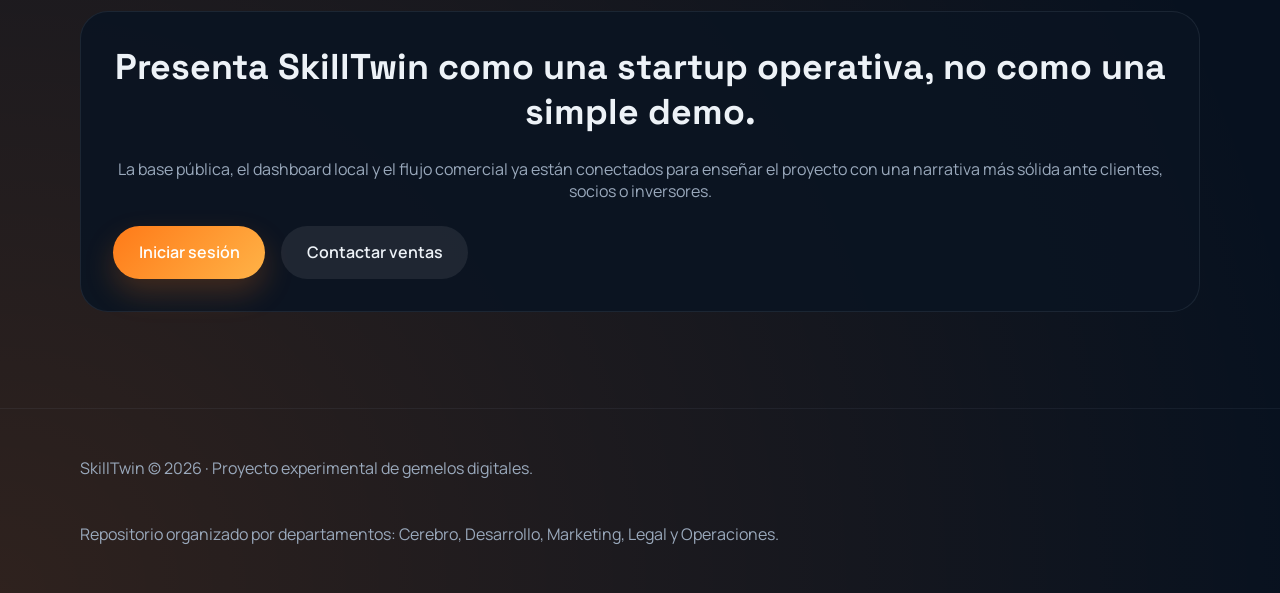
==== commit 0939bf63: "fix: unificar botones del header - Dashboard -> Contactar ventas para consistencia con hero y footer" ====
--- a/docs/index.html
+++ b/docs/index.html
@@ -25,7 +25,7 @@
         <a href="#departments">Departamentos</a>
         <a href="#contact">Contacto</a>
         <a class="nav-login" href="../cerebro/login.html">Iniciar sesión</a>
-        <a class="nav-login" href="../cerebro/index.html">Dashboard</a>
+        <a class="nav-login" href="#contact">Contactar ventas</a>
       </nav>
     </div>
   </header>
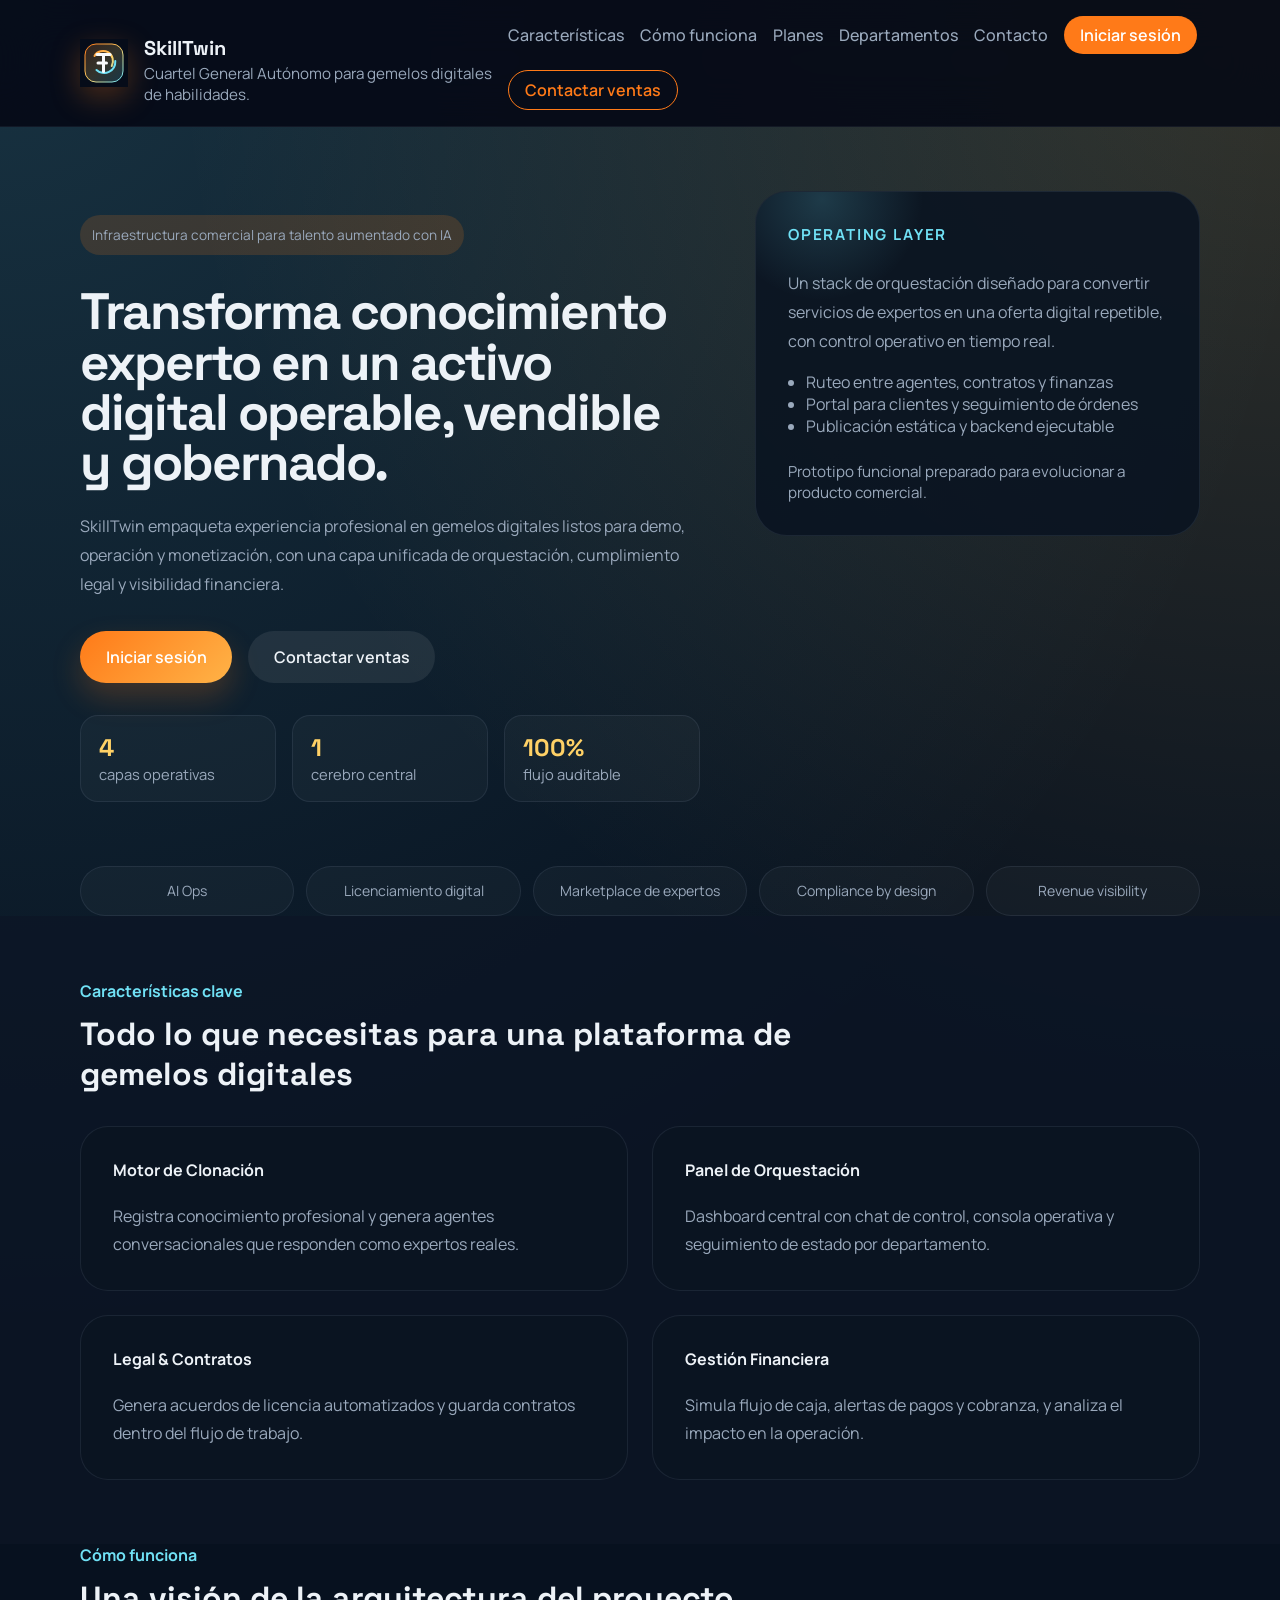
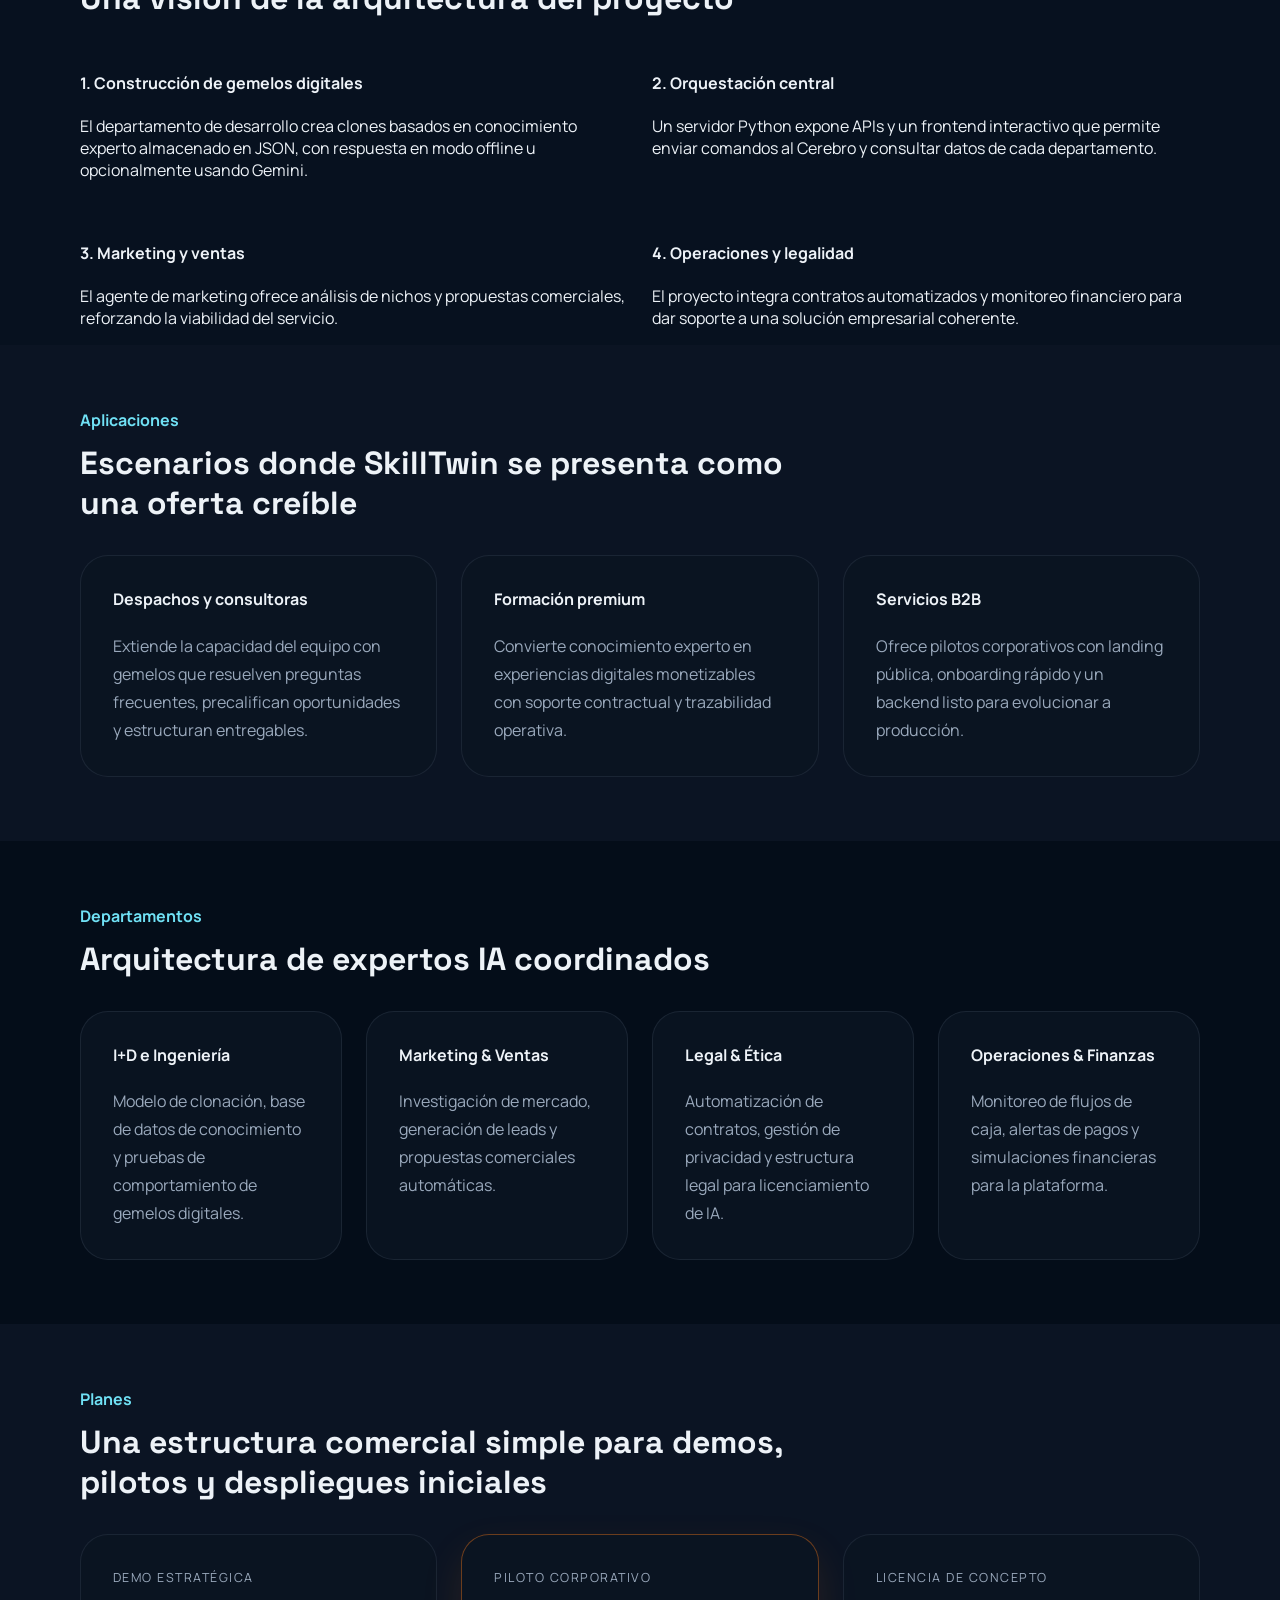
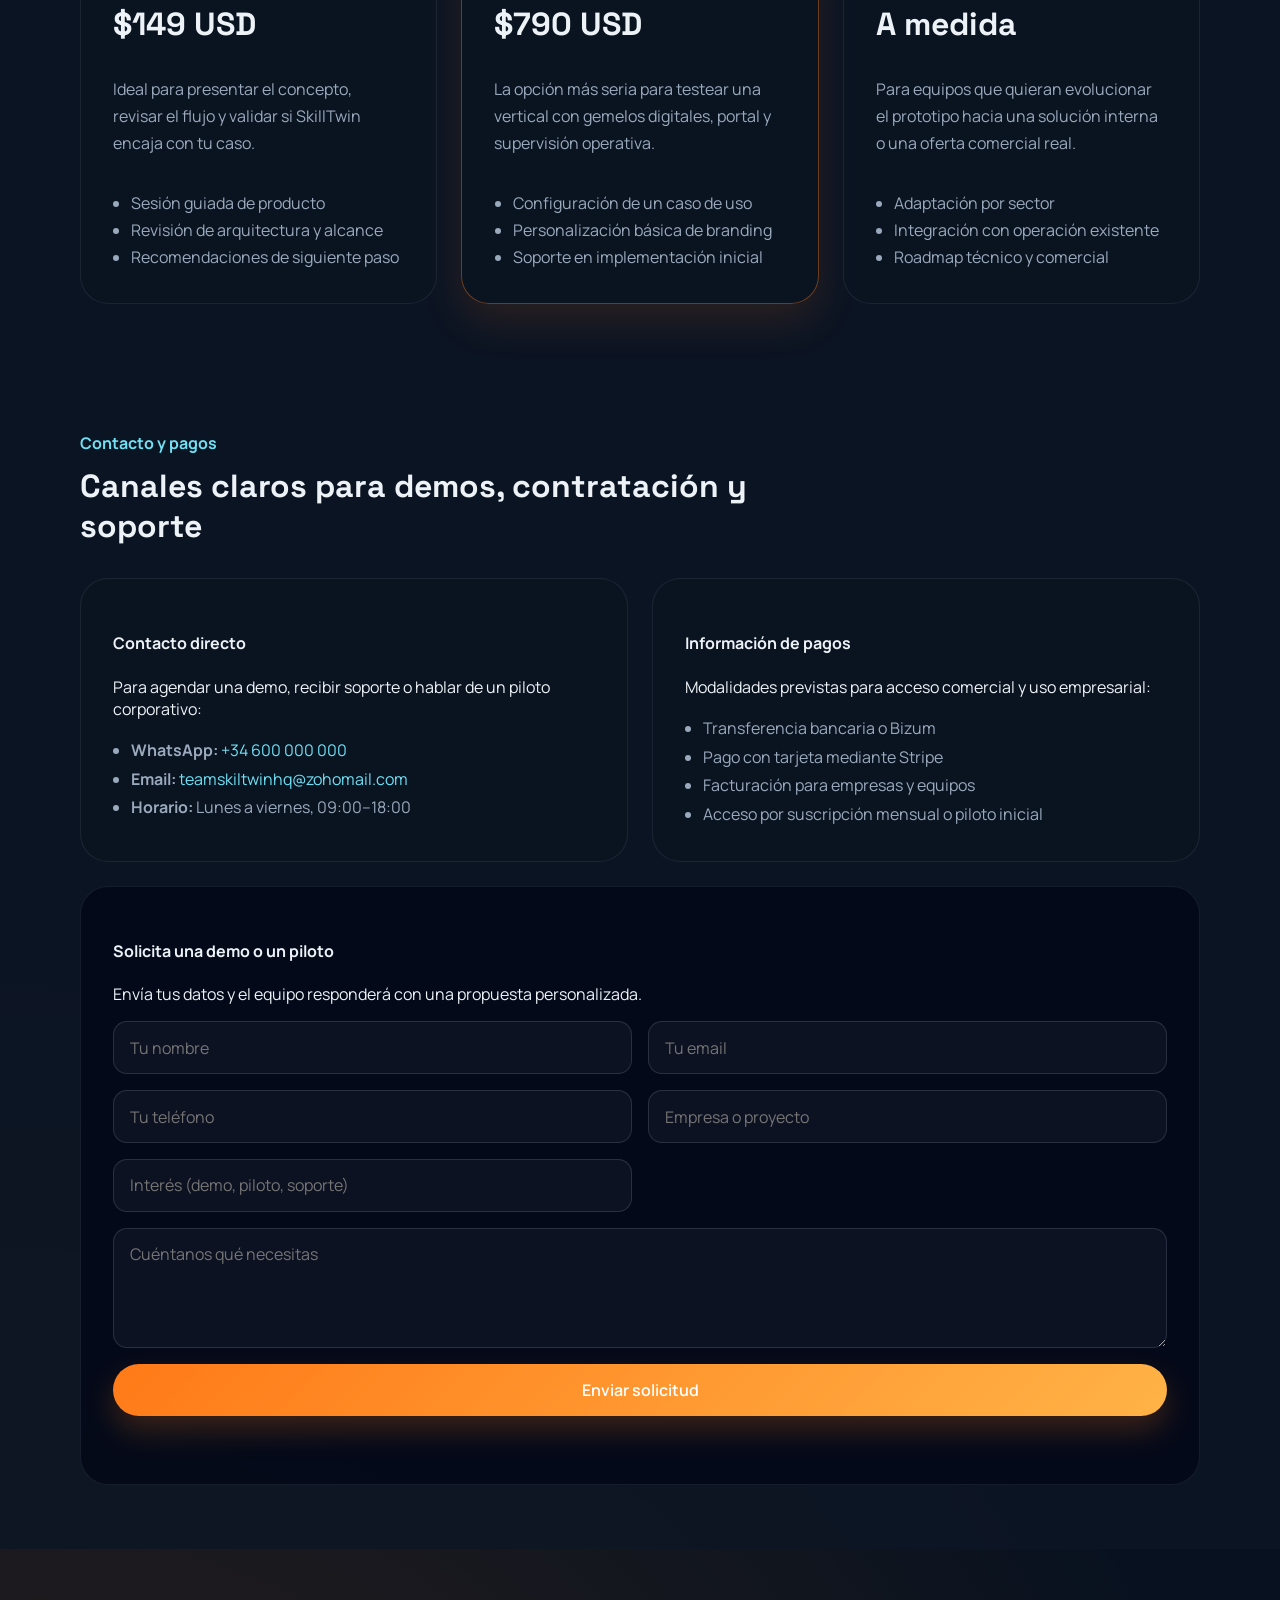
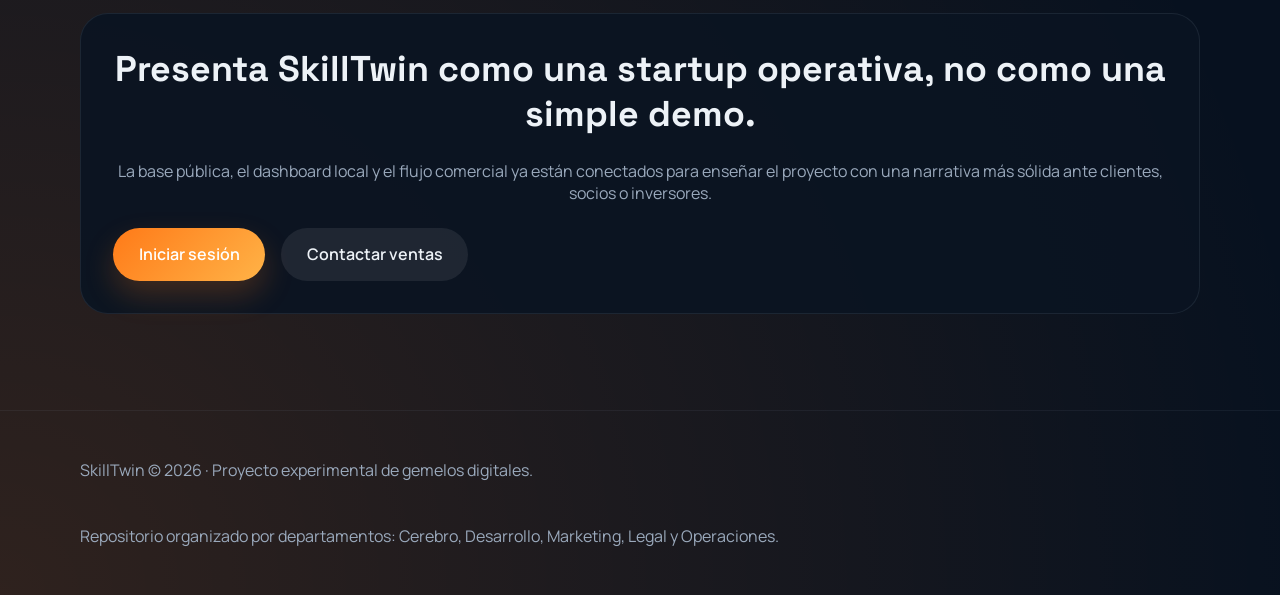
==== commit 1c89966e: "fix: botones header uno al lado del otro + login muestra alerta cuando backend no está disponible" ====
--- a/docs/index.html
+++ b/docs/index.html
@@ -24,8 +24,8 @@
         <a href="#pricing">Planes</a>
         <a href="#departments">Departamentos</a>
         <a href="#contact">Contacto</a>
-        <a class="nav-login" href="../cerebro/login.html">Iniciar sesión</a>
-        <a class="nav-login" href="#contact">Contactar ventas</a>
+        <a class="nav-login" href="../cerebro/login.html" onclick="alert('El backend de SkillTwin está en preparación. Próximamente disponible.'); return false;">Iniciar sesión</a>
+        <a class="nav-contact" href="#contact">Contactar ventas</a>
       </nav>
     </div>
   </header>
--- a/docs/styles.css
+++ b/docs/styles.css
@@ -121,11 +121,24 @@
   padding: 0.5rem 1rem;
   border-radius: 999px;
   font-weight: 600;
-  margin-left: auto;
 }
 
 .site-nav .nav-login:hover {
   background: #ff9a45;
+  color: #fff;
+}
+
+.site-nav .nav-contact {
+  background: transparent;
+  color: var(--primary);
+  padding: 0.5rem 1rem;
+  border-radius: 999px;
+  font-weight: 600;
+  border: 1px solid var(--primary);
+}
+
+.site-nav .nav-contact:hover {
+  background: var(--primary);
   color: #fff;
 }
 
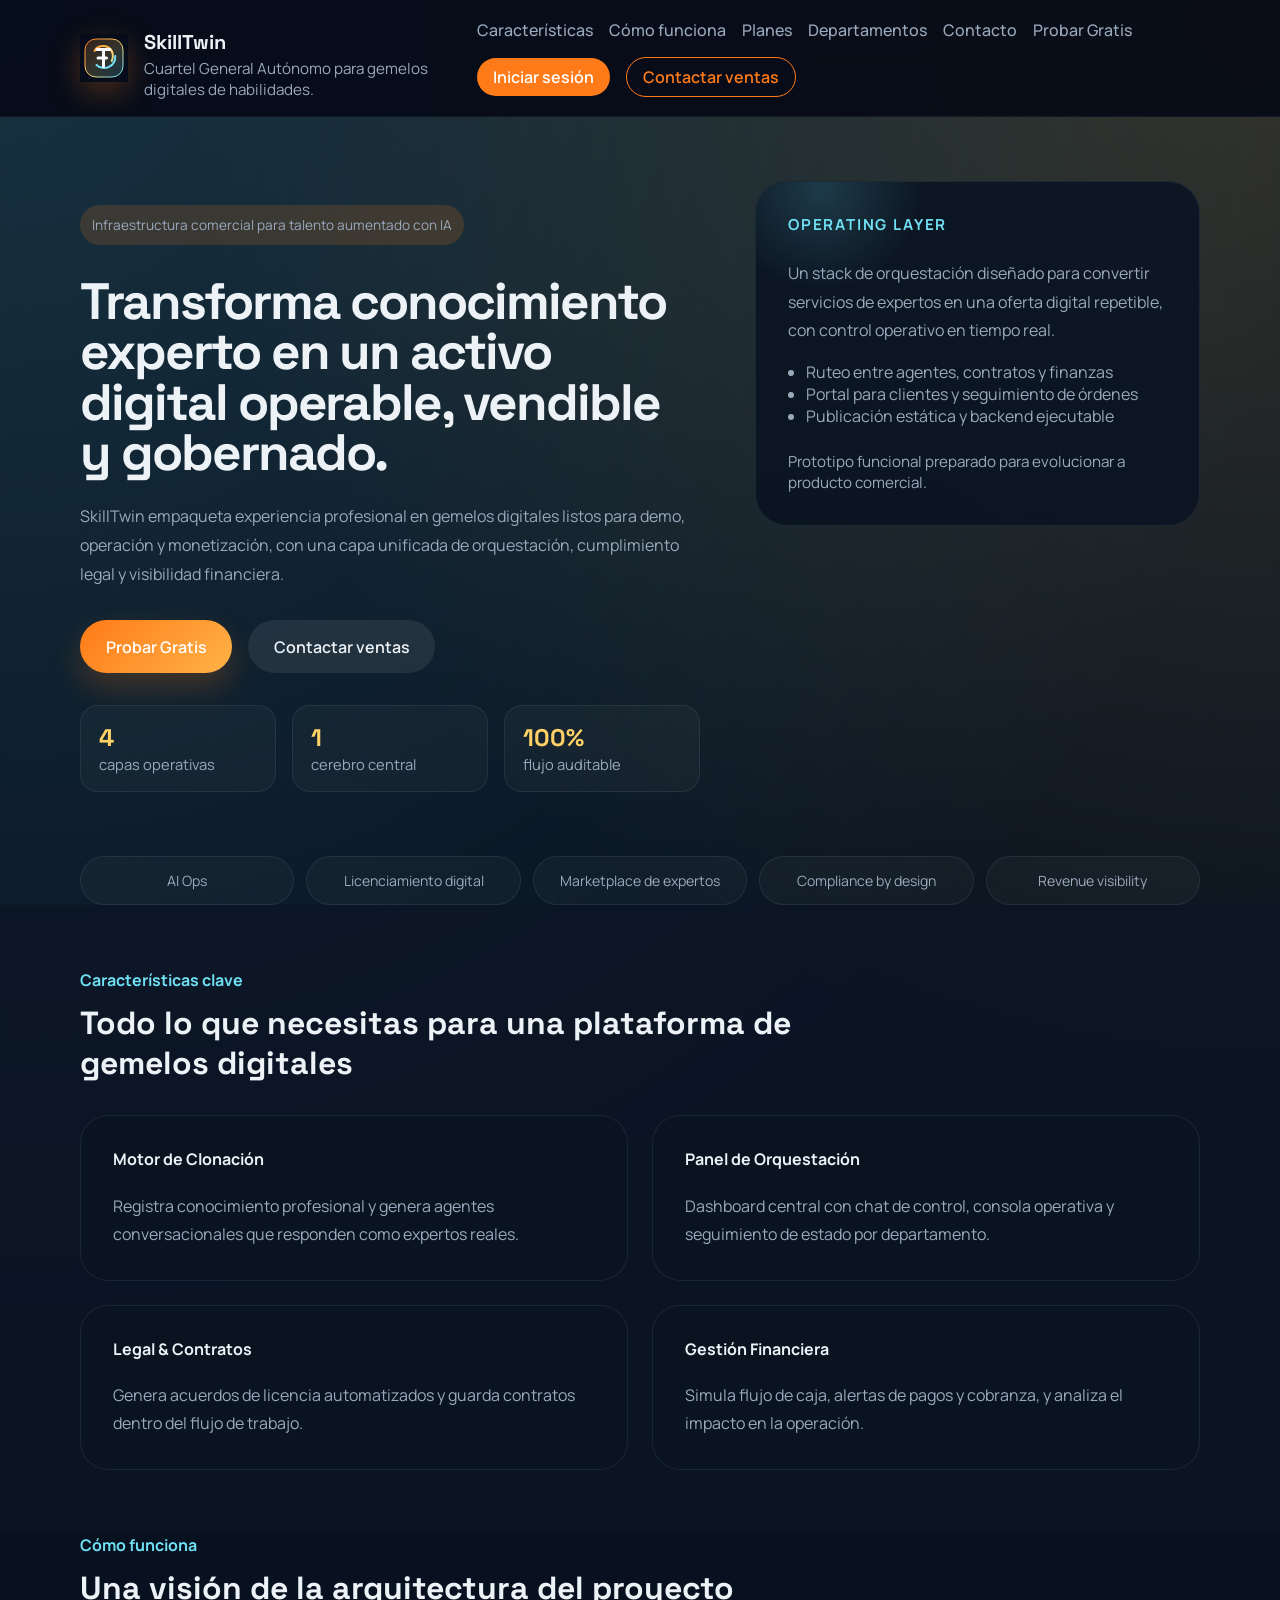
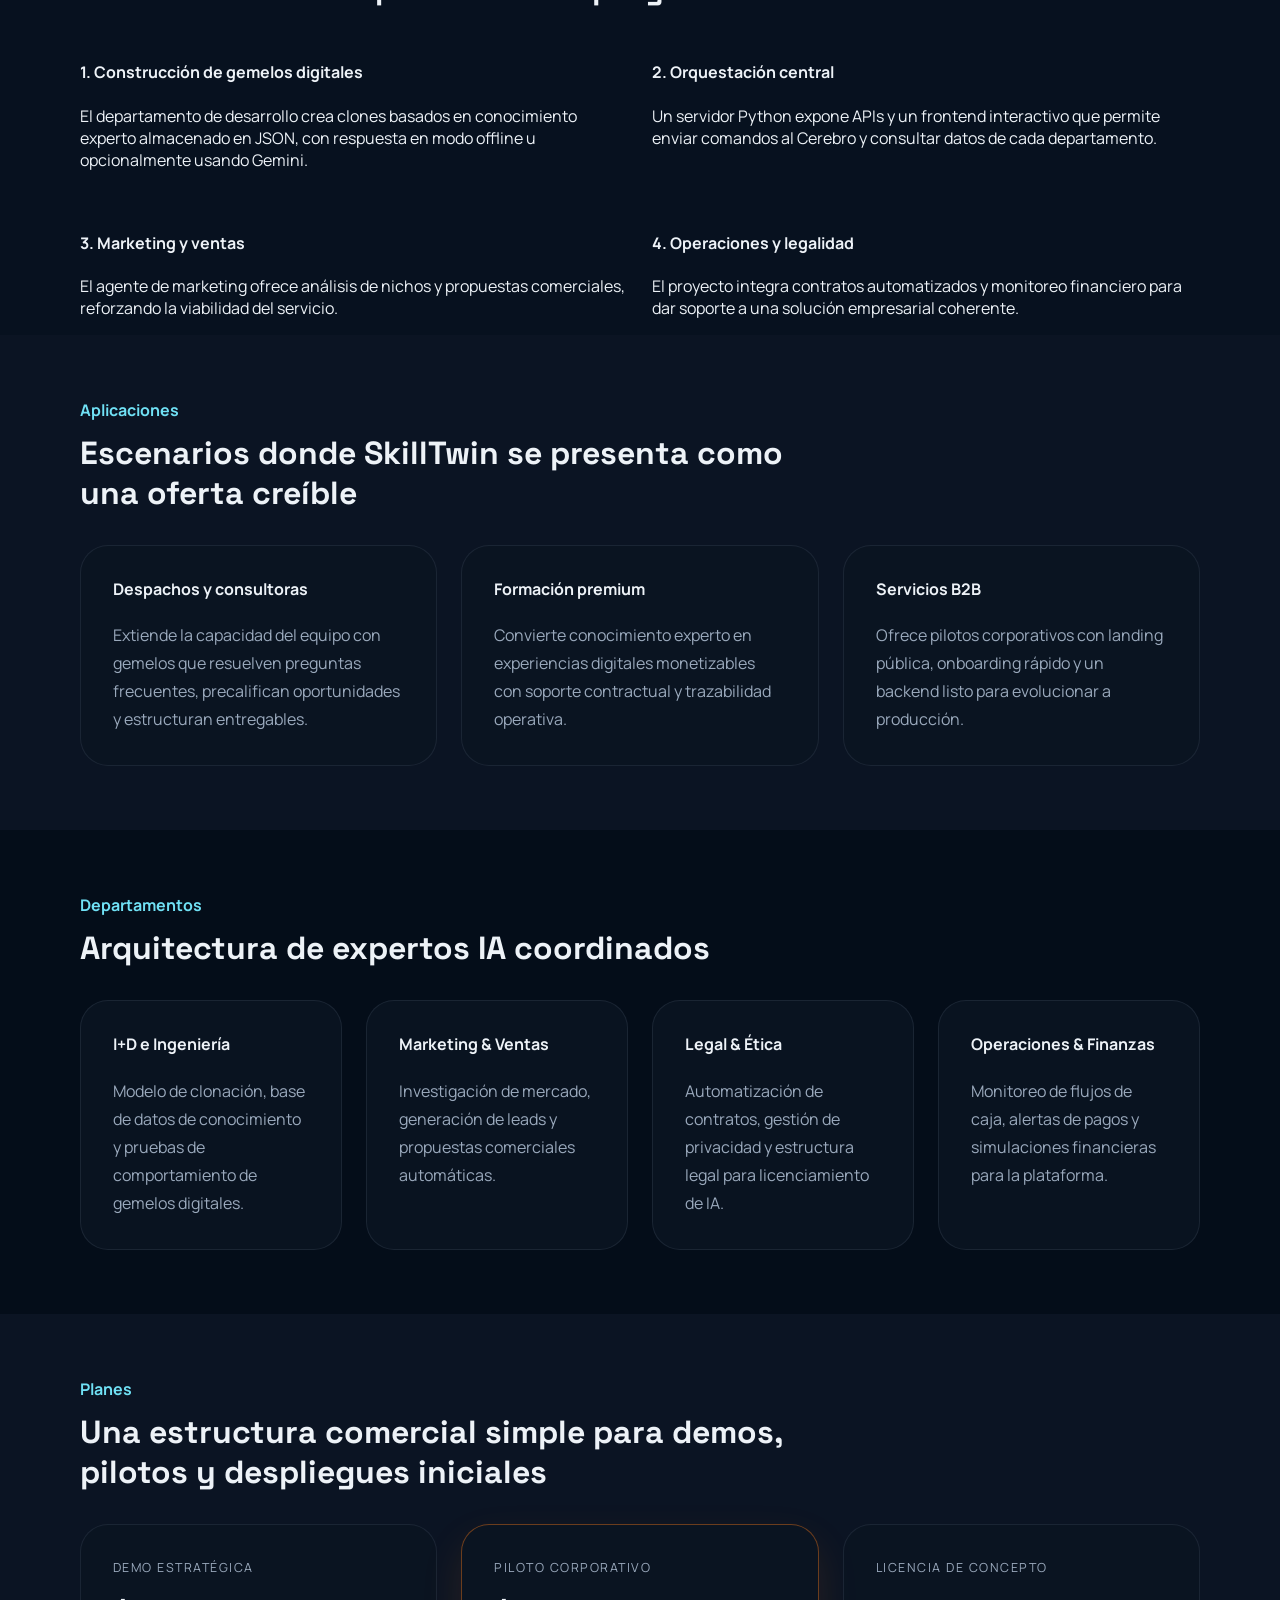
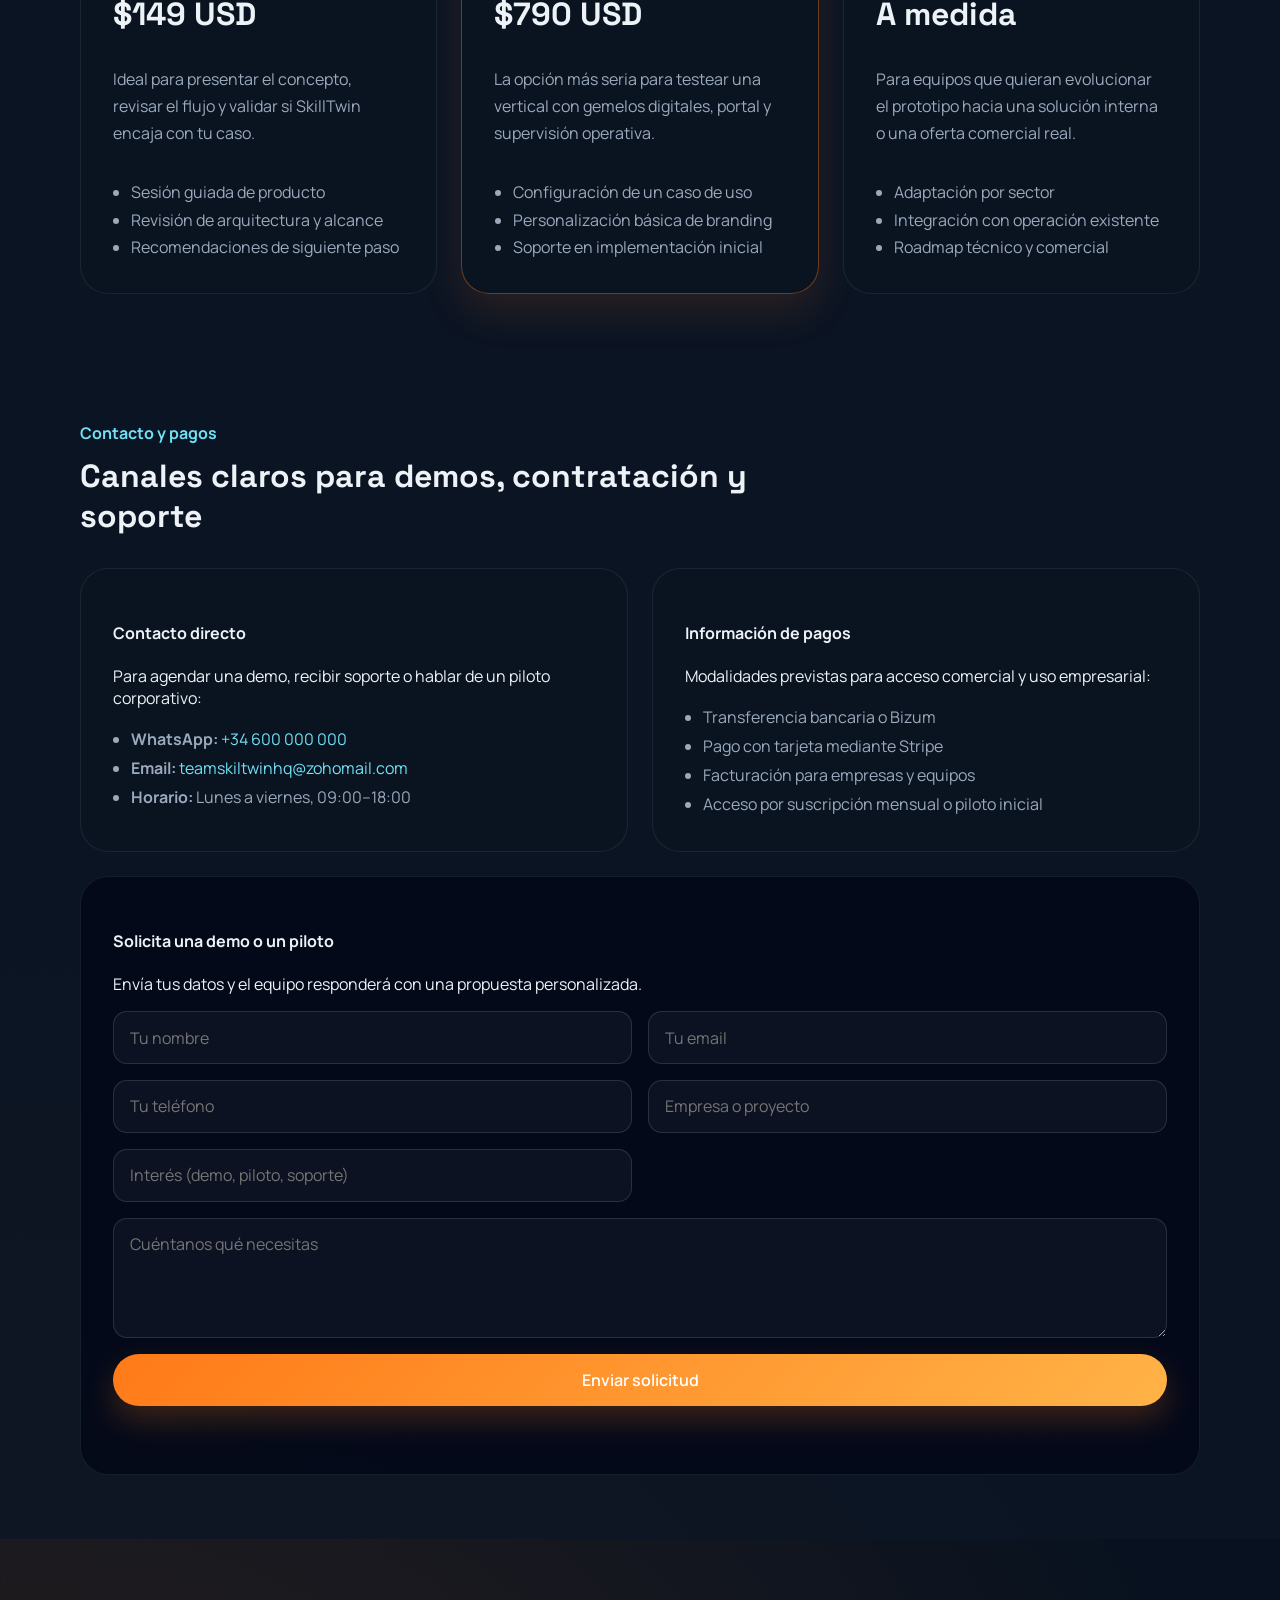
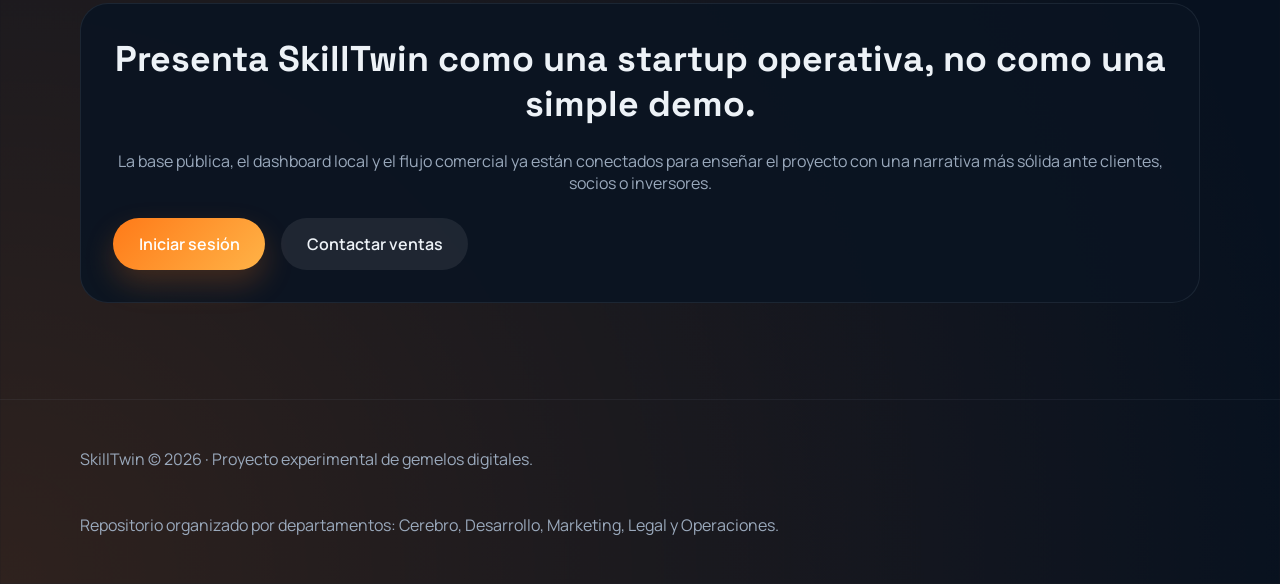
==== commit 522c9280: "feat: Add interactive demo page and real-time SSE collaboration - Add demo.html: Free interactive de" ====
--- a/docs/index.html
+++ b/docs/index.html
@@ -24,7 +24,8 @@
         <a href="#pricing">Planes</a>
         <a href="#departments">Departamentos</a>
         <a href="#contact">Contacto</a>
-        <a class="nav-login" href="../cerebro/login.html" onclick="alert('El backend de SkillTwin está en preparación. Próximamente disponible.'); return false;">Iniciar sesión</a>
+        <a class="nav-demo" href="https://skilltwin-api.onrender.com/demo.html">Probar Gratis</a>
+        <a class="nav-login" href="https://skilltwin-api.onrender.com/login.html">Iniciar sesión</a>
         <a class="nav-contact" href="#contact">Contactar ventas</a>
       </nav>
     </div>
@@ -38,7 +39,7 @@
           <h2>Transforma conocimiento experto en un activo digital operable, vendible y gobernado.</h2>
           <p>SkillTwin empaqueta experiencia profesional en gemelos digitales listos para demo, operación y monetización, con una capa unificada de orquestación, cumplimiento legal y visibilidad financiera.</p>
           <div class="hero-actions">
-            <a class="button button-primary" href="../cerebro/login.html">Iniciar sesión</a>
+            <a class="button button-primary" href="https://skilltwin-api.onrender.com/demo.html">Probar Gratis</a>
             <a class="button button-secondary" href="#contact">Contactar ventas</a>
           </div>
           <div class="hero-metrics" aria-label="Indicadores principales">
@@ -281,7 +282,7 @@
         <h3>Presenta SkillTwin como una startup operativa, no como una simple demo.</h3>
         <p>La base pública, el dashboard local y el flujo comercial ya están conectados para enseñar el proyecto con una narrativa más sólida ante clientes, socios o inversores.</p>
         <div class="hero-actions">
-          <a class="button button-primary" href="../cerebro/login.html">Iniciar sesión</a>
+          <a class="button button-primary" href="https://skilltwin-api.onrender.com/login.html">Iniciar sesión</a>
           <a class="button button-secondary" href="#contact">Contactar ventas</a>
         </div>
       </div>
@@ -311,7 +312,7 @@
         }
 
         try {
-          const response = await fetch('/api/contacto', {
+          const response = await fetch('https://skilltwin-api.onrender.com/api/contacto', {
             method: 'POST',
             headers: { 'Content-Type': 'application/json' },
             body: JSON.stringify(payload)
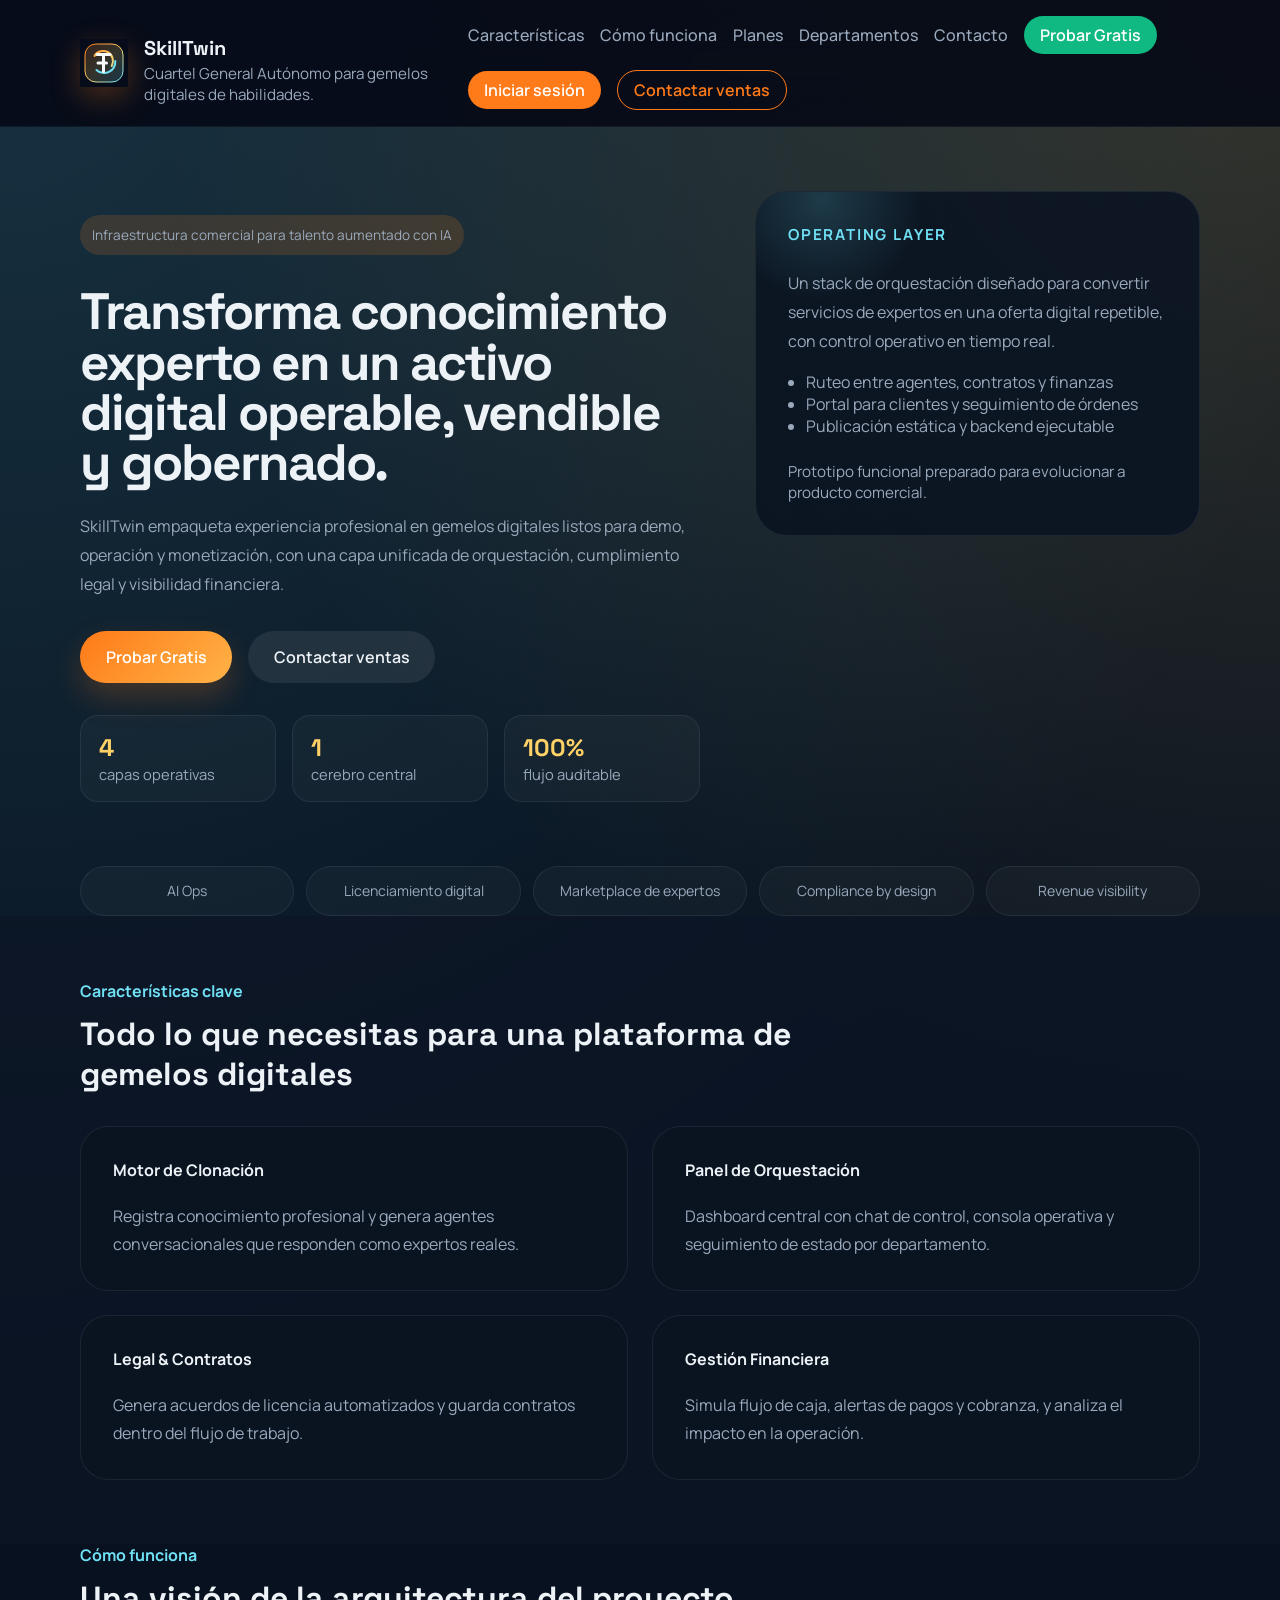
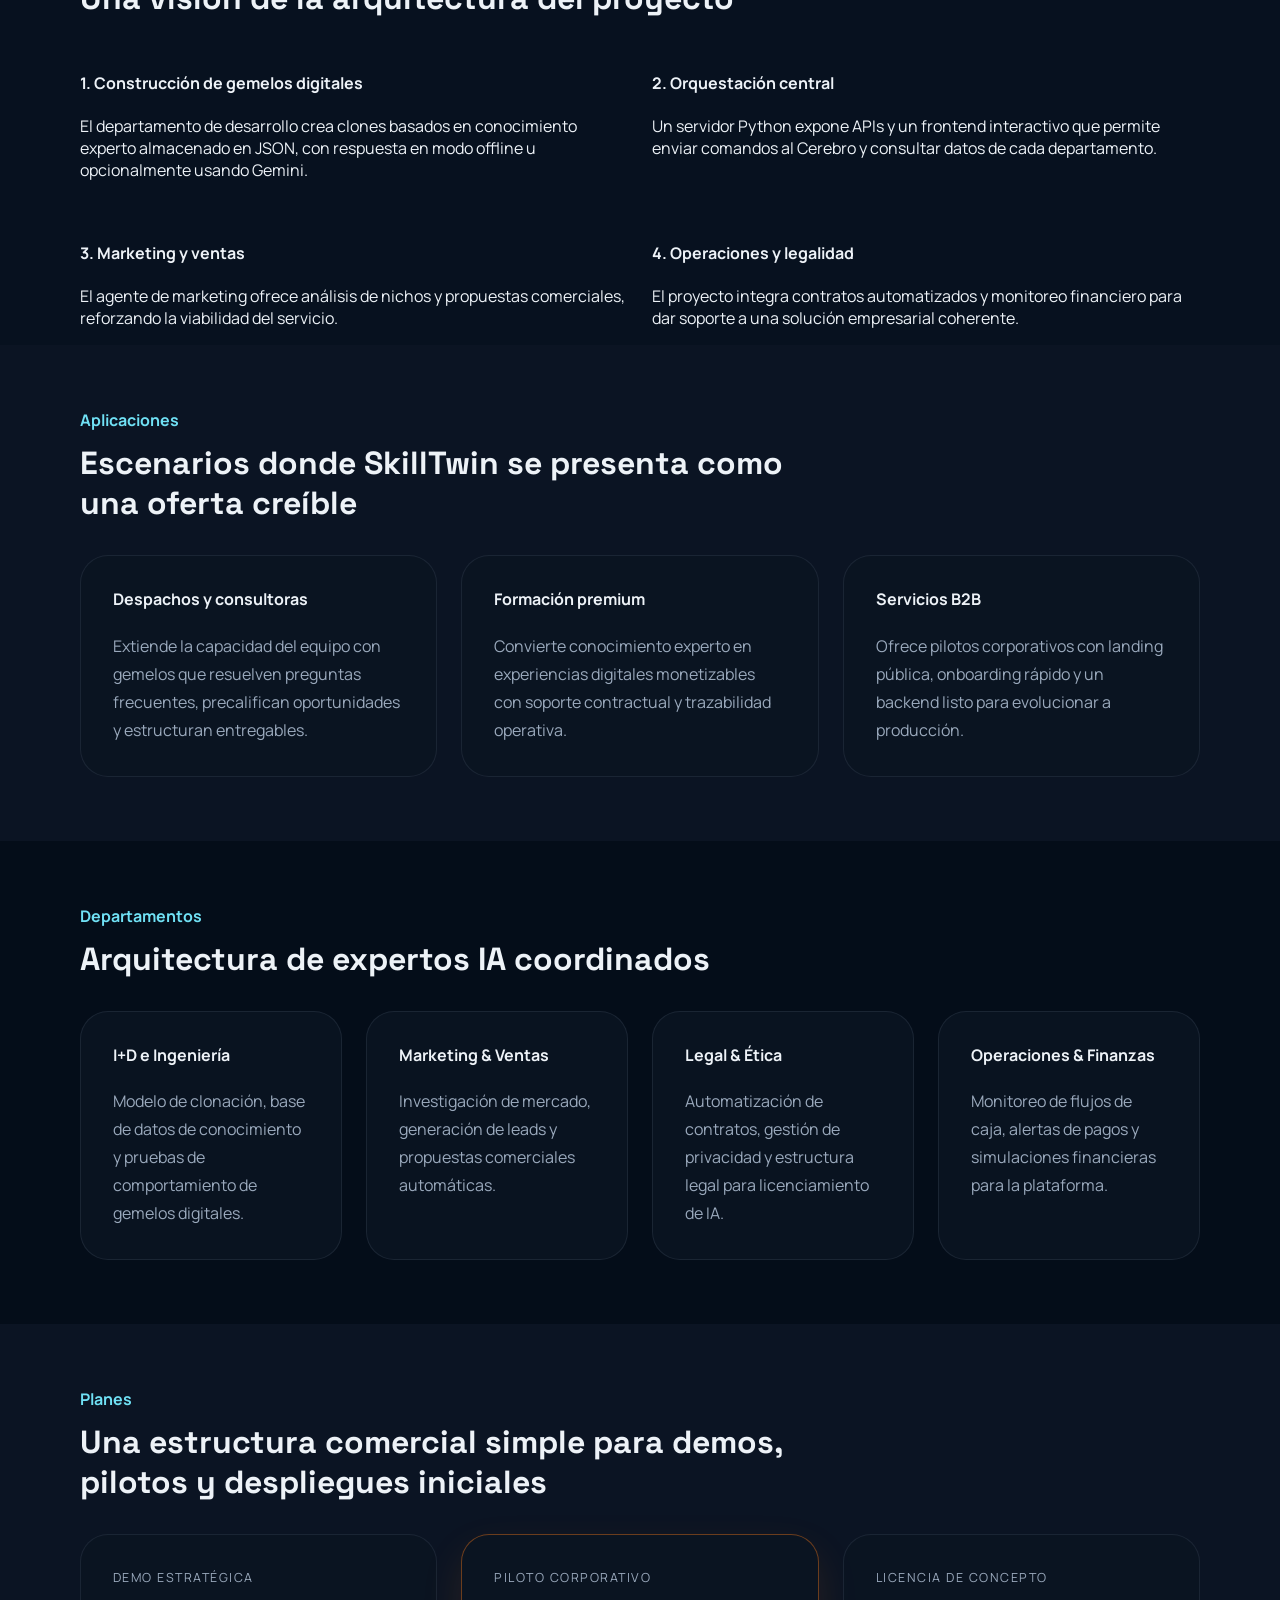
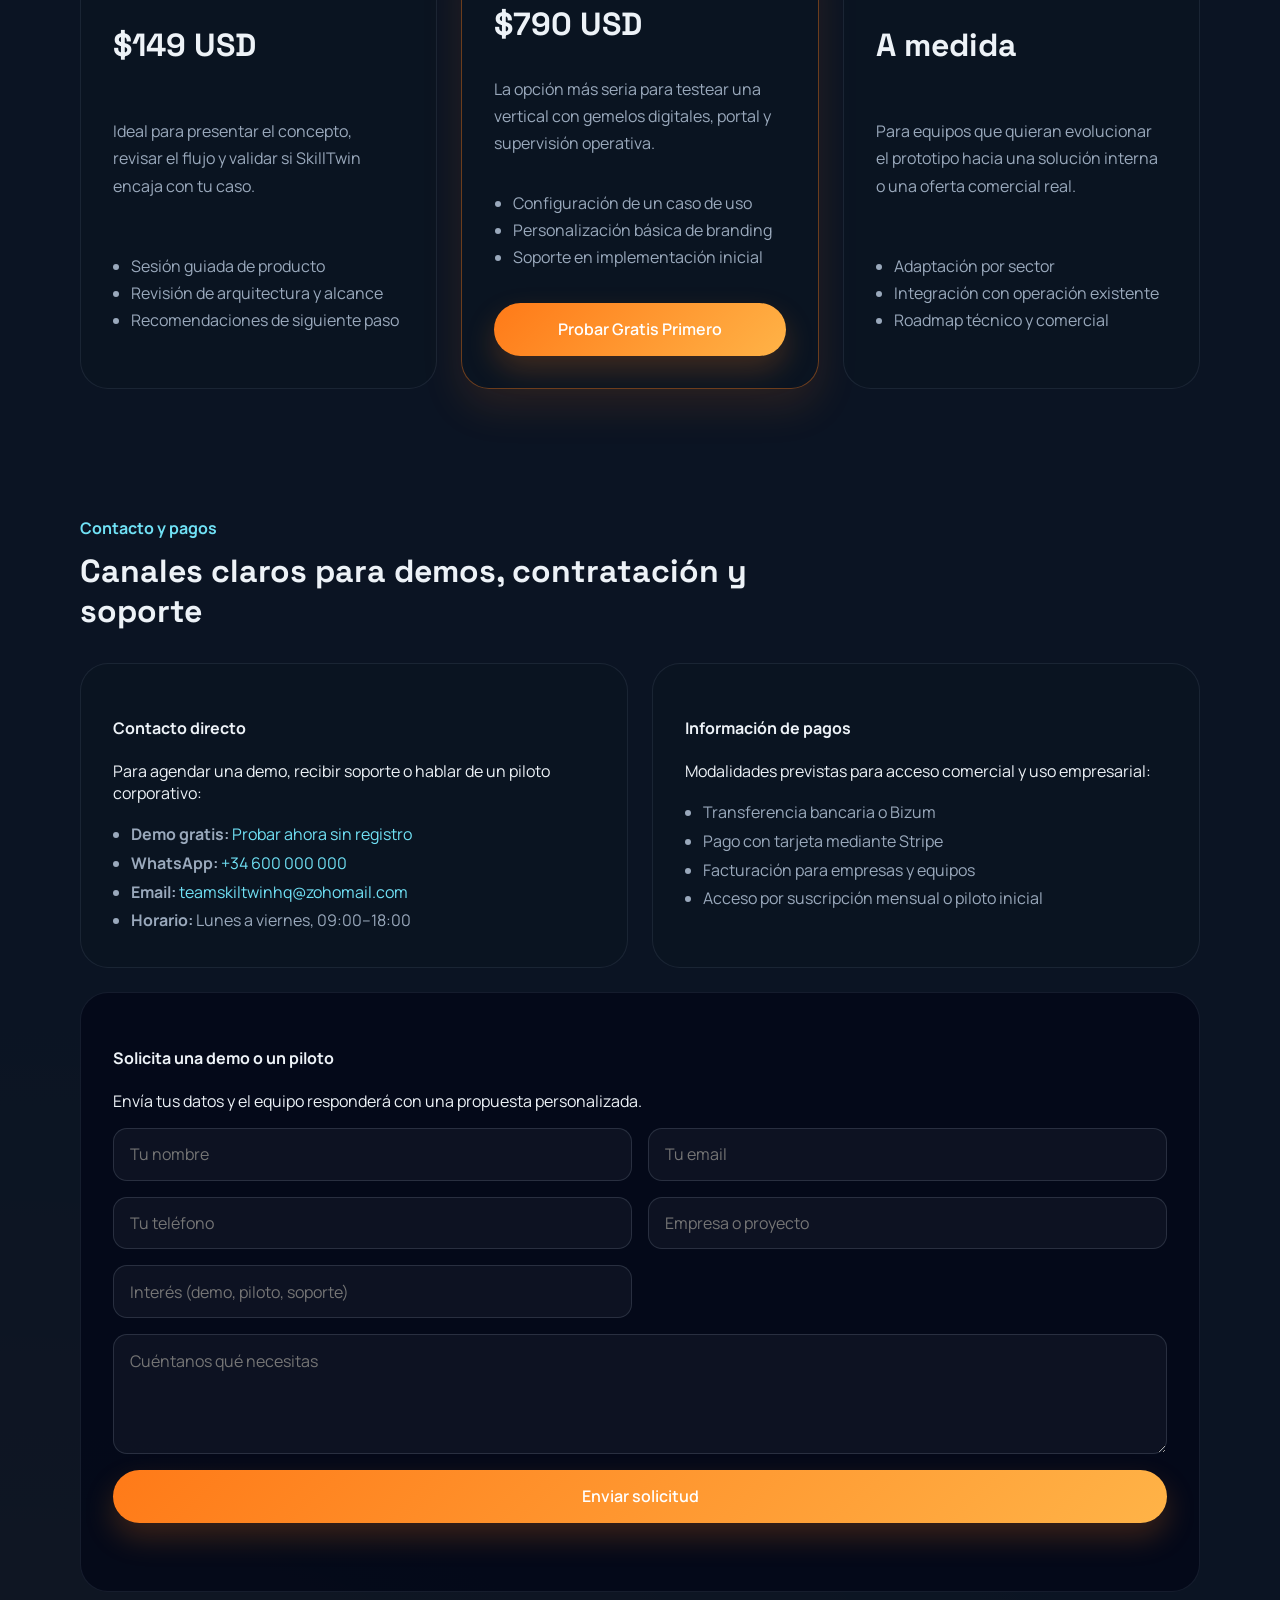
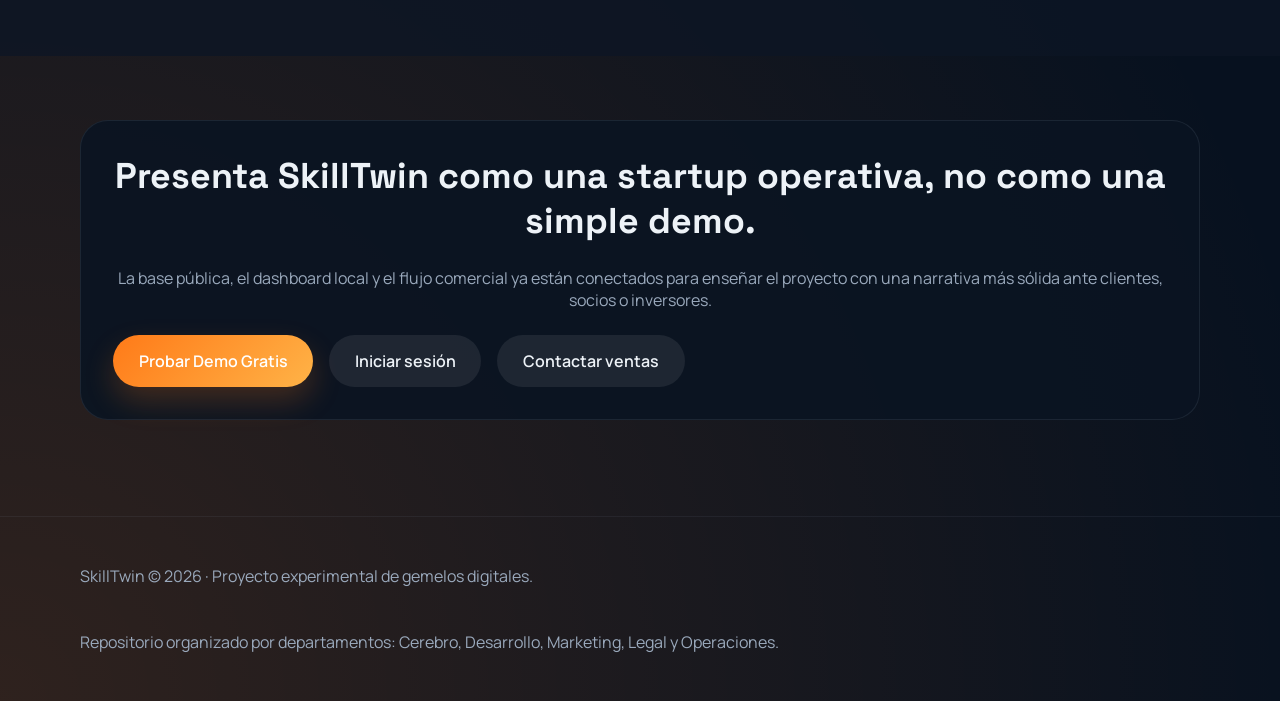
==== commit de495cbd: "feat: Add prominent demo links to landing page - Add pulsing green 'Probar Gratis' button in navigat" ====
--- a/docs/index.html
+++ b/docs/index.html
@@ -212,6 +212,7 @@
               <li>Personalización básica de branding</li>
               <li>Soporte en implementación inicial</li>
             </ul>
+            <a href="https://skilltwin-api.onrender.com/demo.html" class="button button-primary" style="margin-top: 1rem; display: block; text-align: center;">Probar Gratis Primero</a>
           </article>
           <article class="pricing-card">
             <p class="pricing-label">Licencia de concepto</p>
@@ -238,6 +239,7 @@
             <h4>Contacto directo</h4>
             <p>Para agendar una demo, recibir soporte o hablar de un piloto corporativo:</p>
             <ul>
+              <li><strong>Demo gratis:</strong> <a href="https://skilltwin-api.onrender.com/demo.html">Probar ahora sin registro</a></li>
               <li><strong>WhatsApp:</strong> <a href="https://wa.me/34600000000">+34 600 000 000</a></li>
               <li><strong>Email:</strong> <a href="mailto:teamskiltwinhq@zohomail.com">teamskiltwinhq@zohomail.com</a></li>
               <li><strong>Horario:</strong> Lunes a viernes, 09:00–18:00</li>
@@ -282,7 +284,8 @@
         <h3>Presenta SkillTwin como una startup operativa, no como una simple demo.</h3>
         <p>La base pública, el dashboard local y el flujo comercial ya están conectados para enseñar el proyecto con una narrativa más sólida ante clientes, socios o inversores.</p>
         <div class="hero-actions">
-          <a class="button button-primary" href="https://skilltwin-api.onrender.com/login.html">Iniciar sesión</a>
+          <a class="button button-primary" href="https://skilltwin-api.onrender.com/demo.html">Probar Demo Gratis</a>
+          <a class="button button-secondary" href="https://skilltwin-api.onrender.com/login.html">Iniciar sesión</a>
           <a class="button button-secondary" href="#contact">Contactar ventas</a>
         </div>
       </div>
--- a/docs/styles.css
+++ b/docs/styles.css
@@ -115,6 +115,25 @@
   color: var(--text);
 }
 
+.site-nav .nav-demo {
+  background: #10b981;
+  color: #fff;
+  padding: 0.5rem 1rem;
+  border-radius: 999px;
+  font-weight: 600;
+  animation: pulse-demo 2s infinite;
+}
+
+@keyframes pulse-demo {
+  0%, 100% { box-shadow: 0 0 0 0 rgba(16, 185, 129, 0.4); }
+  50% { box-shadow: 0 0 0 8px rgba(16, 185, 129, 0); }
+}
+
+.site-nav .nav-demo:hover {
+  background: #059669;
+  color: #fff;
+}
+
 .site-nav .nav-login {
   background: var(--primary);
   color: #fff;
